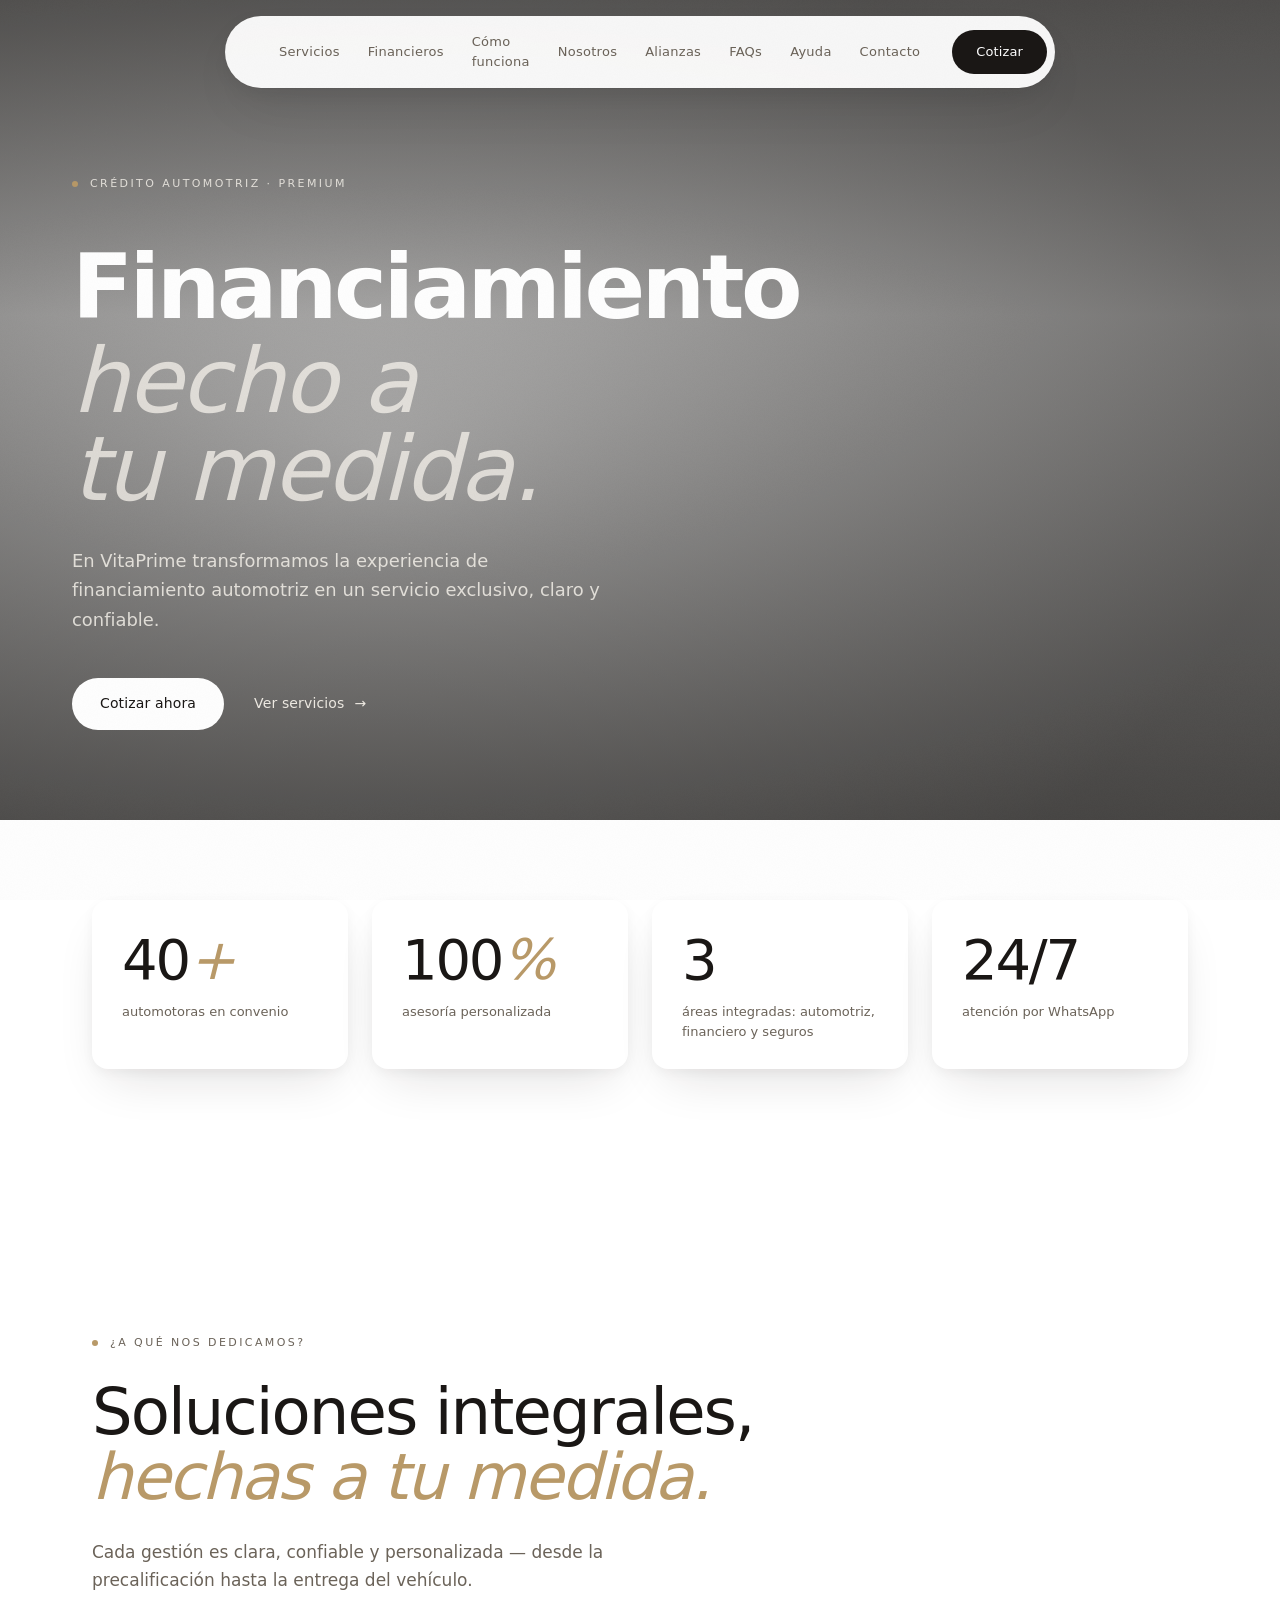
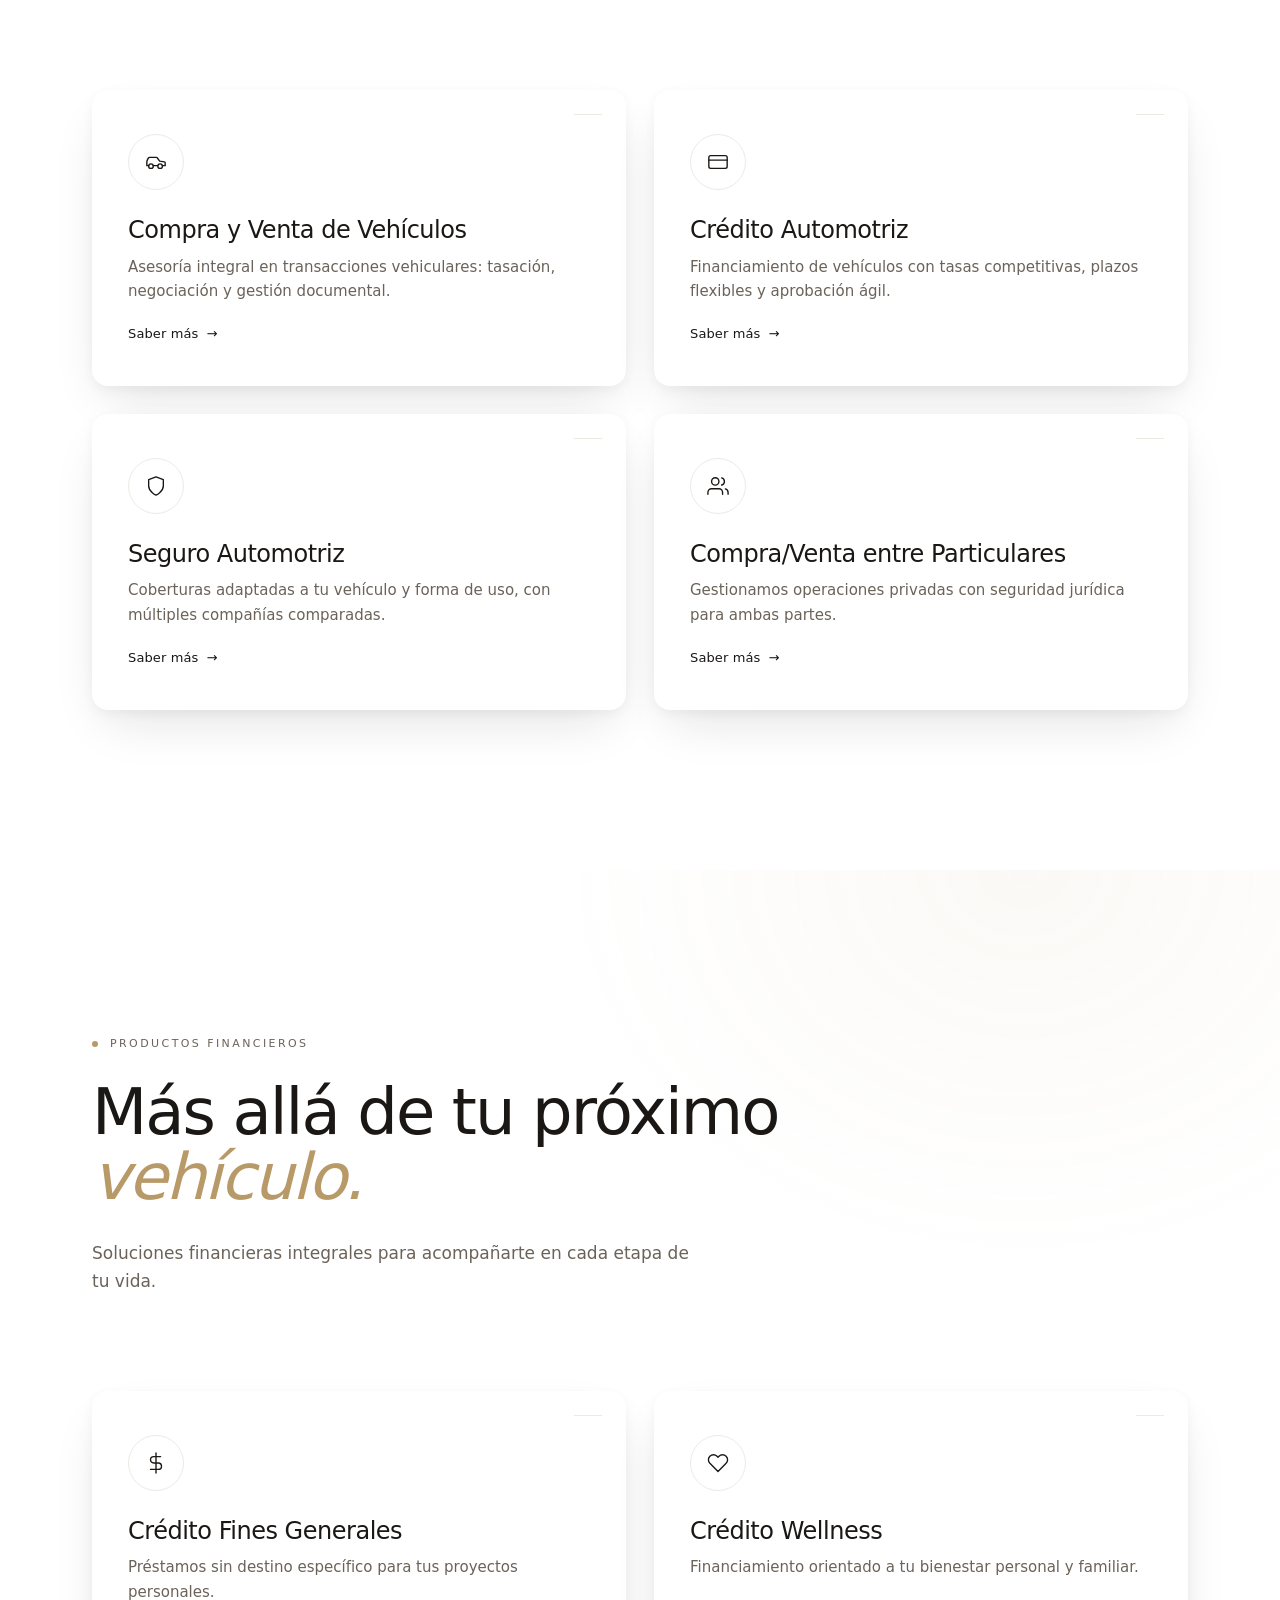
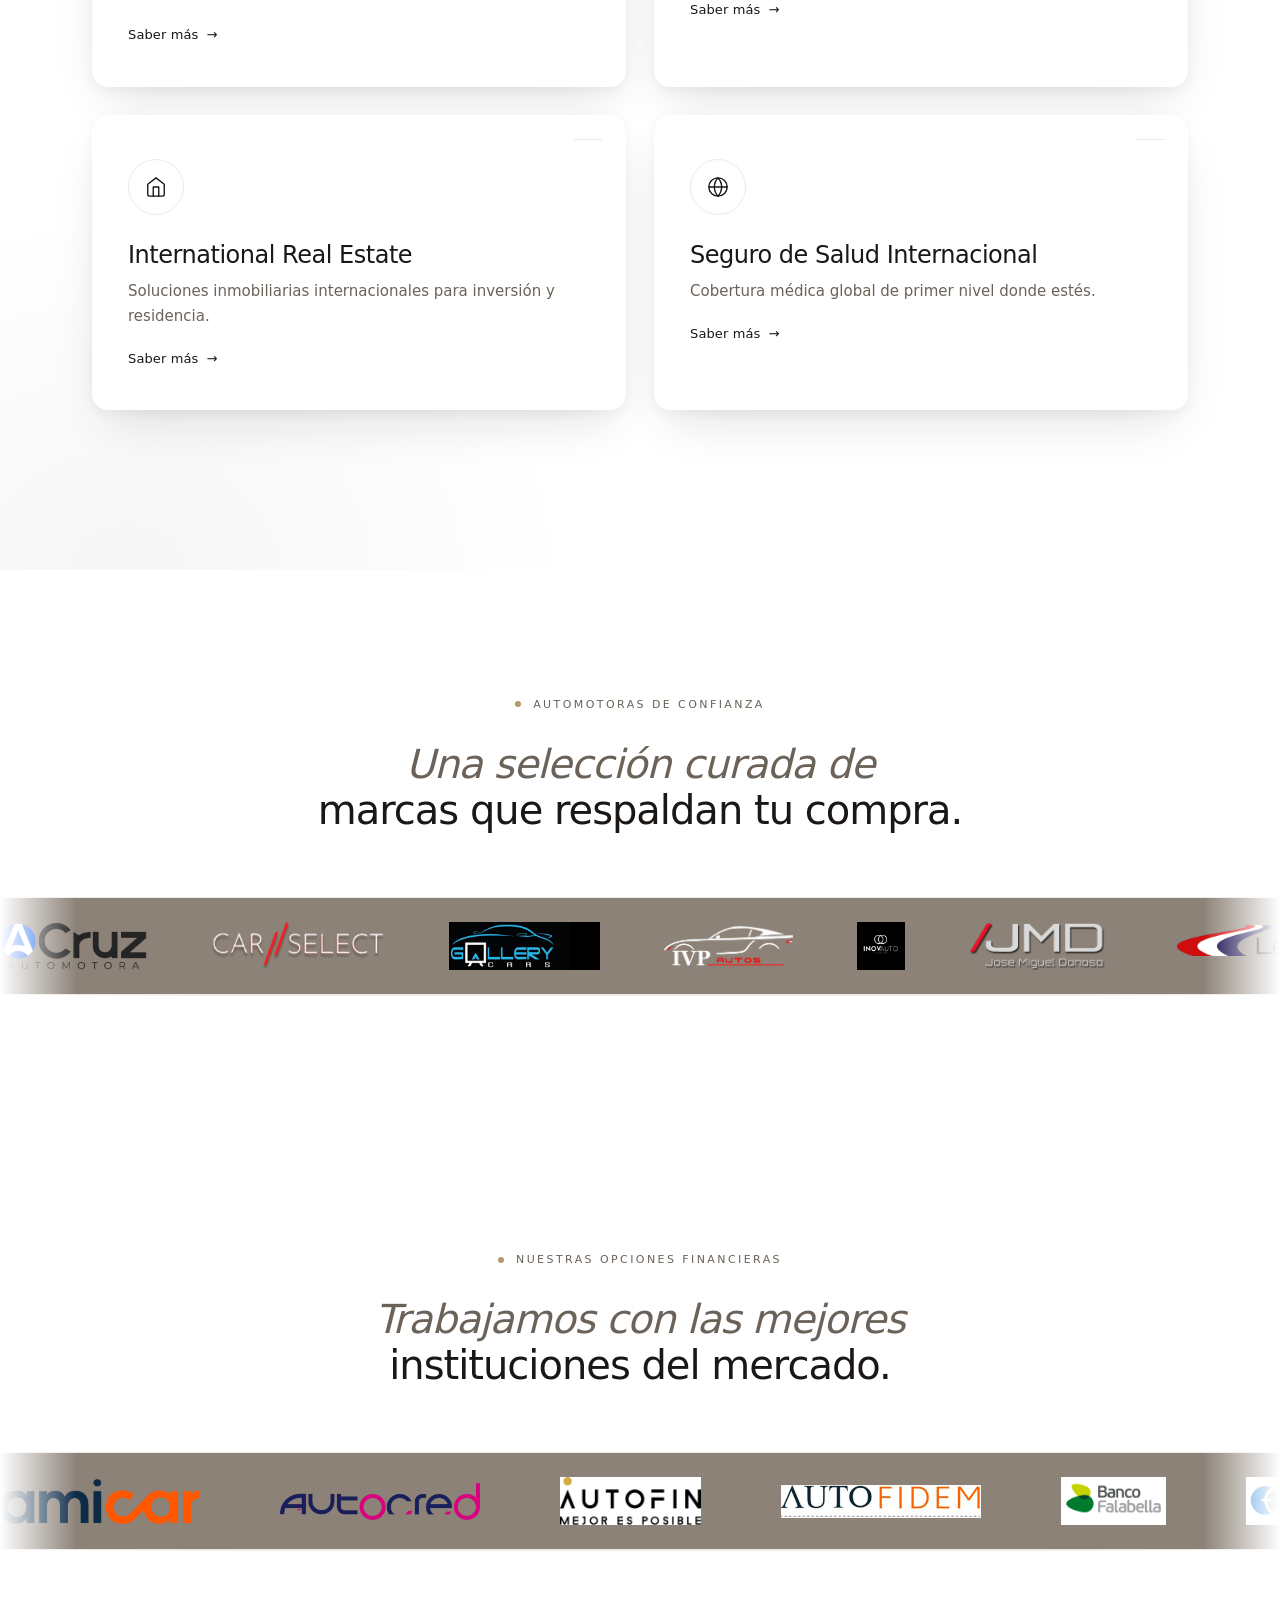
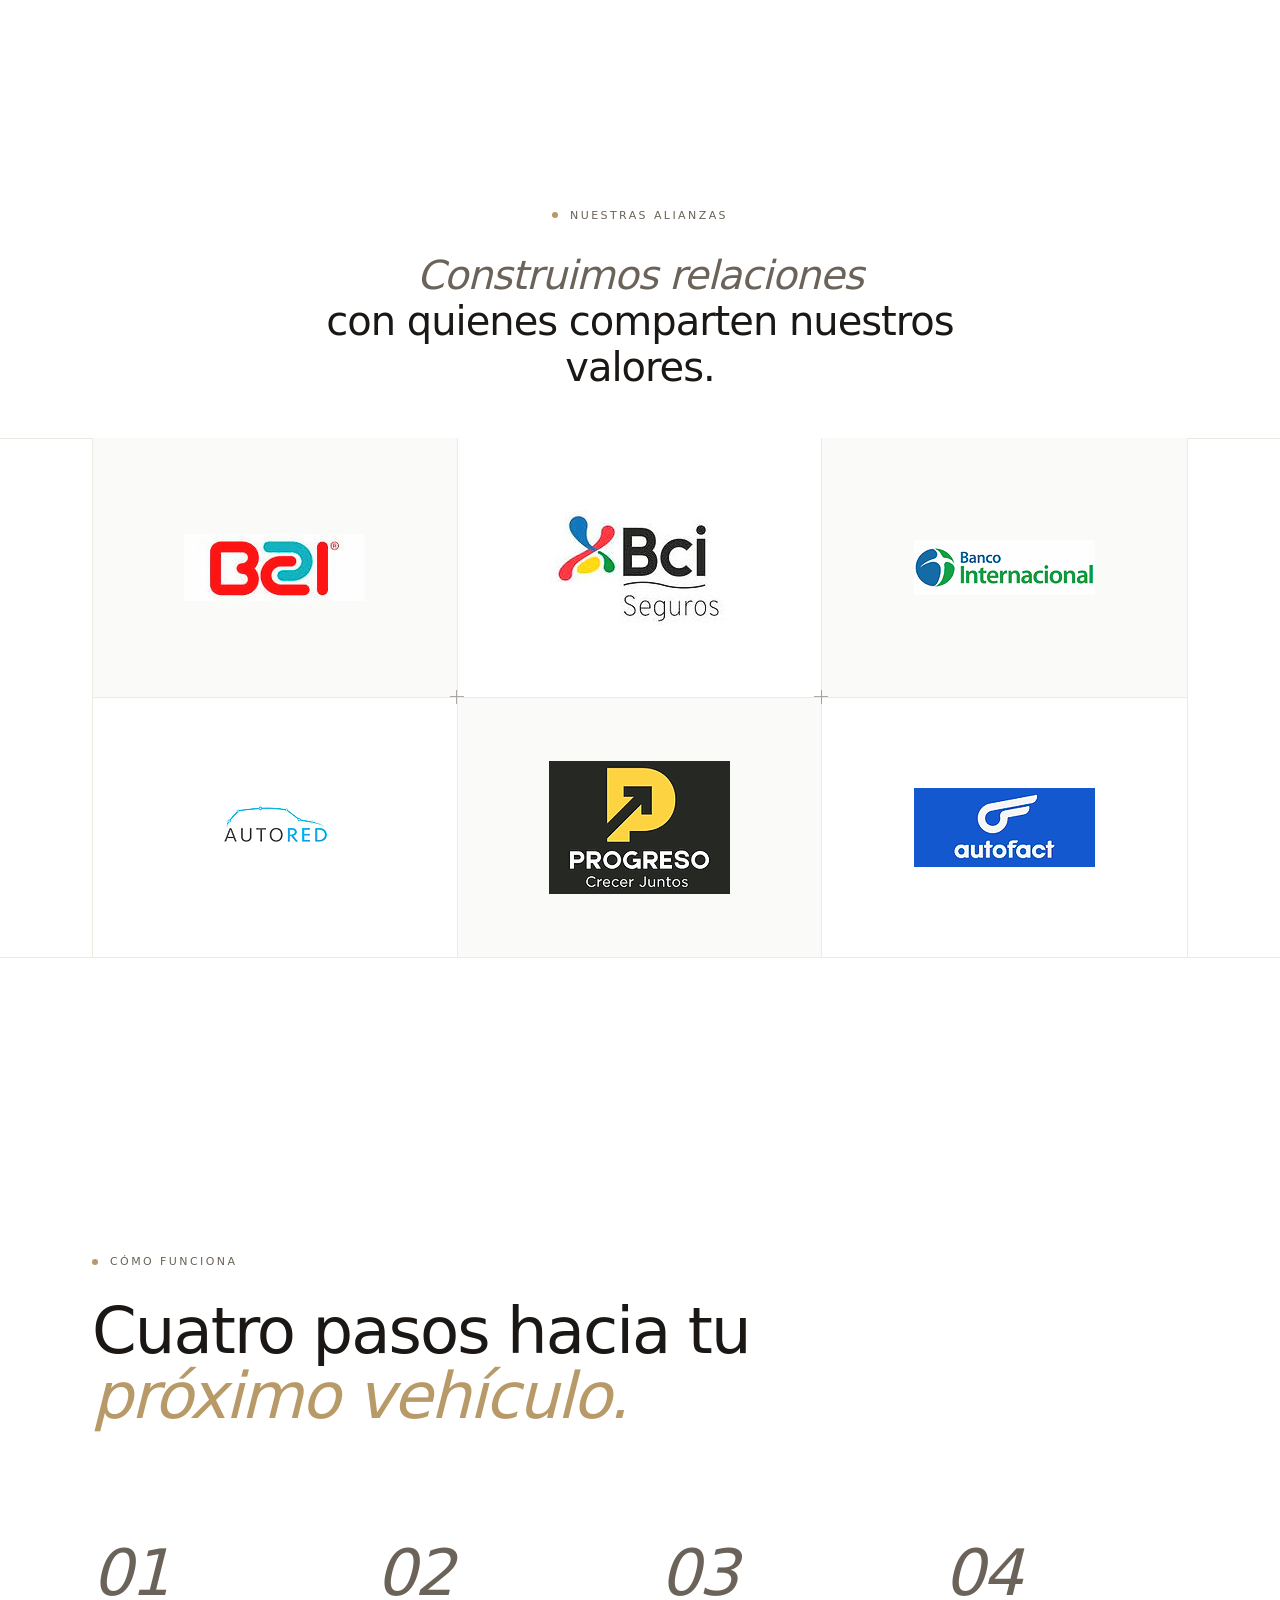
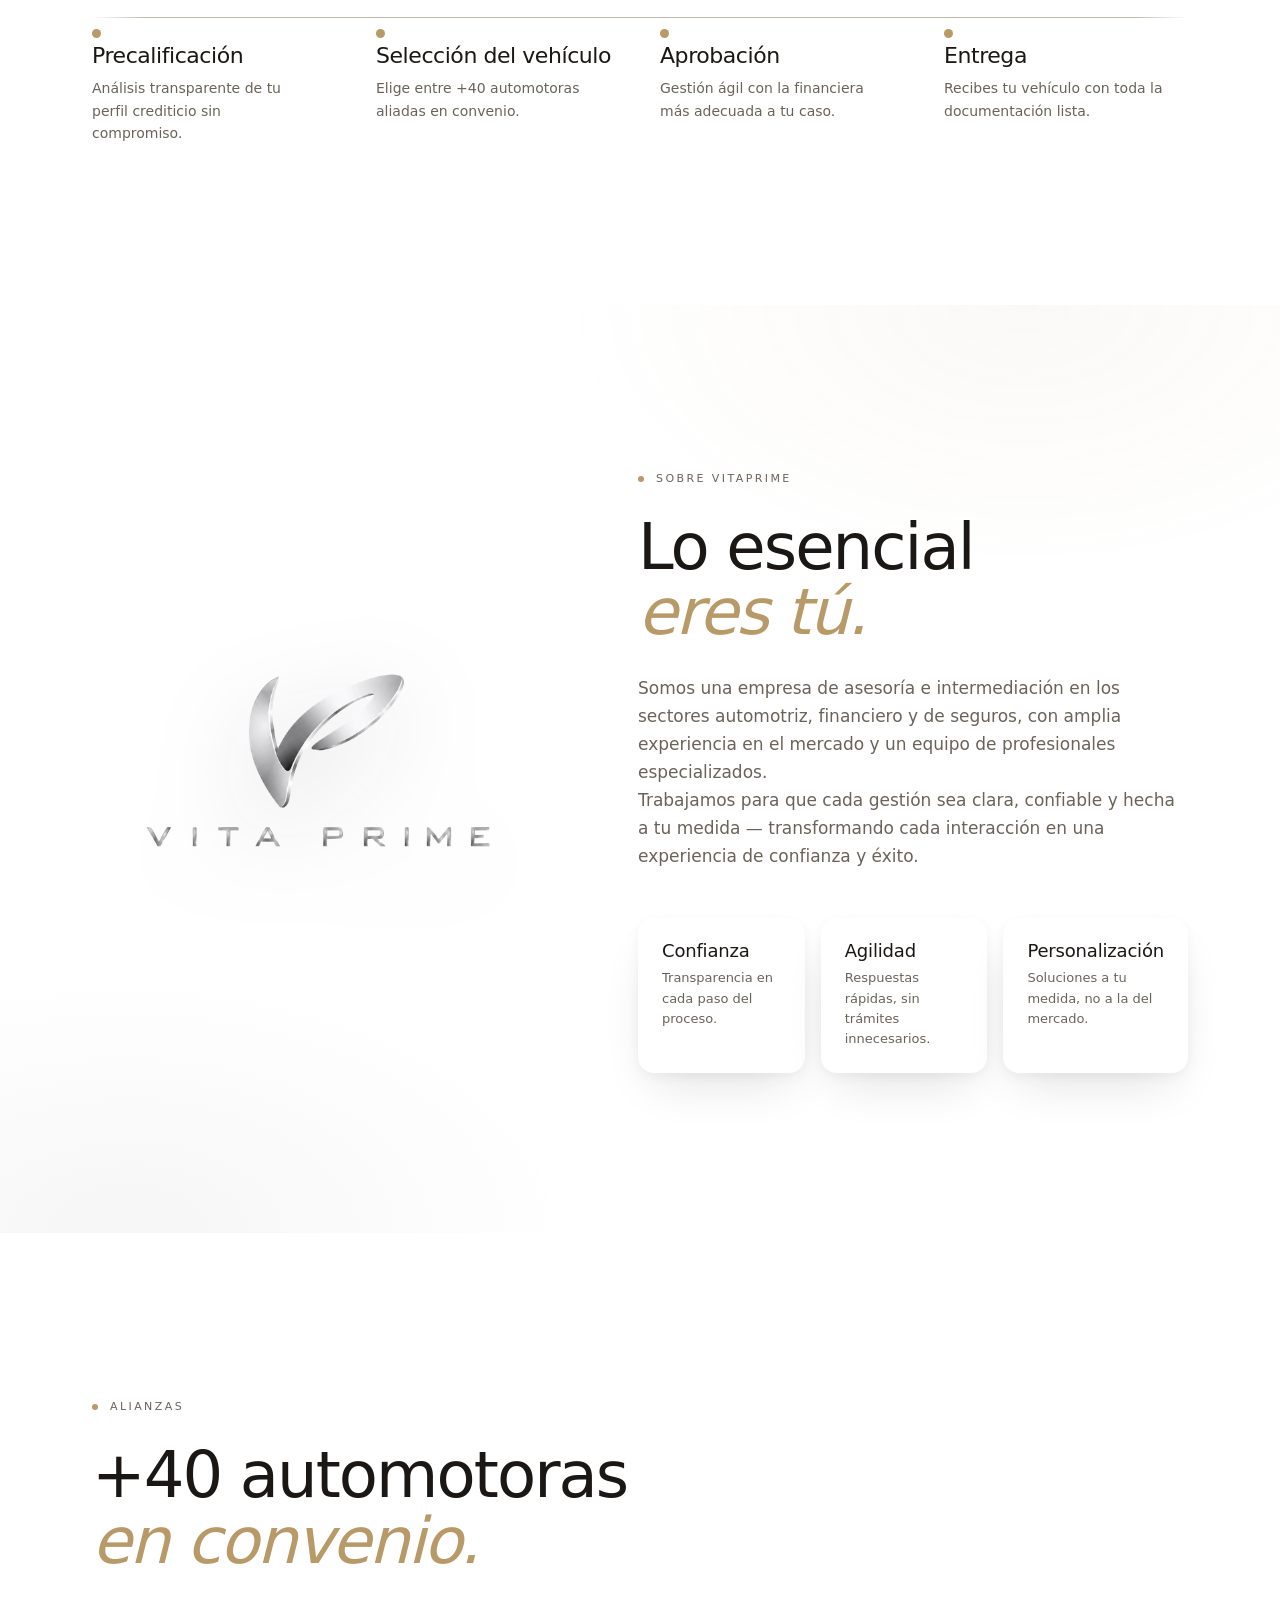
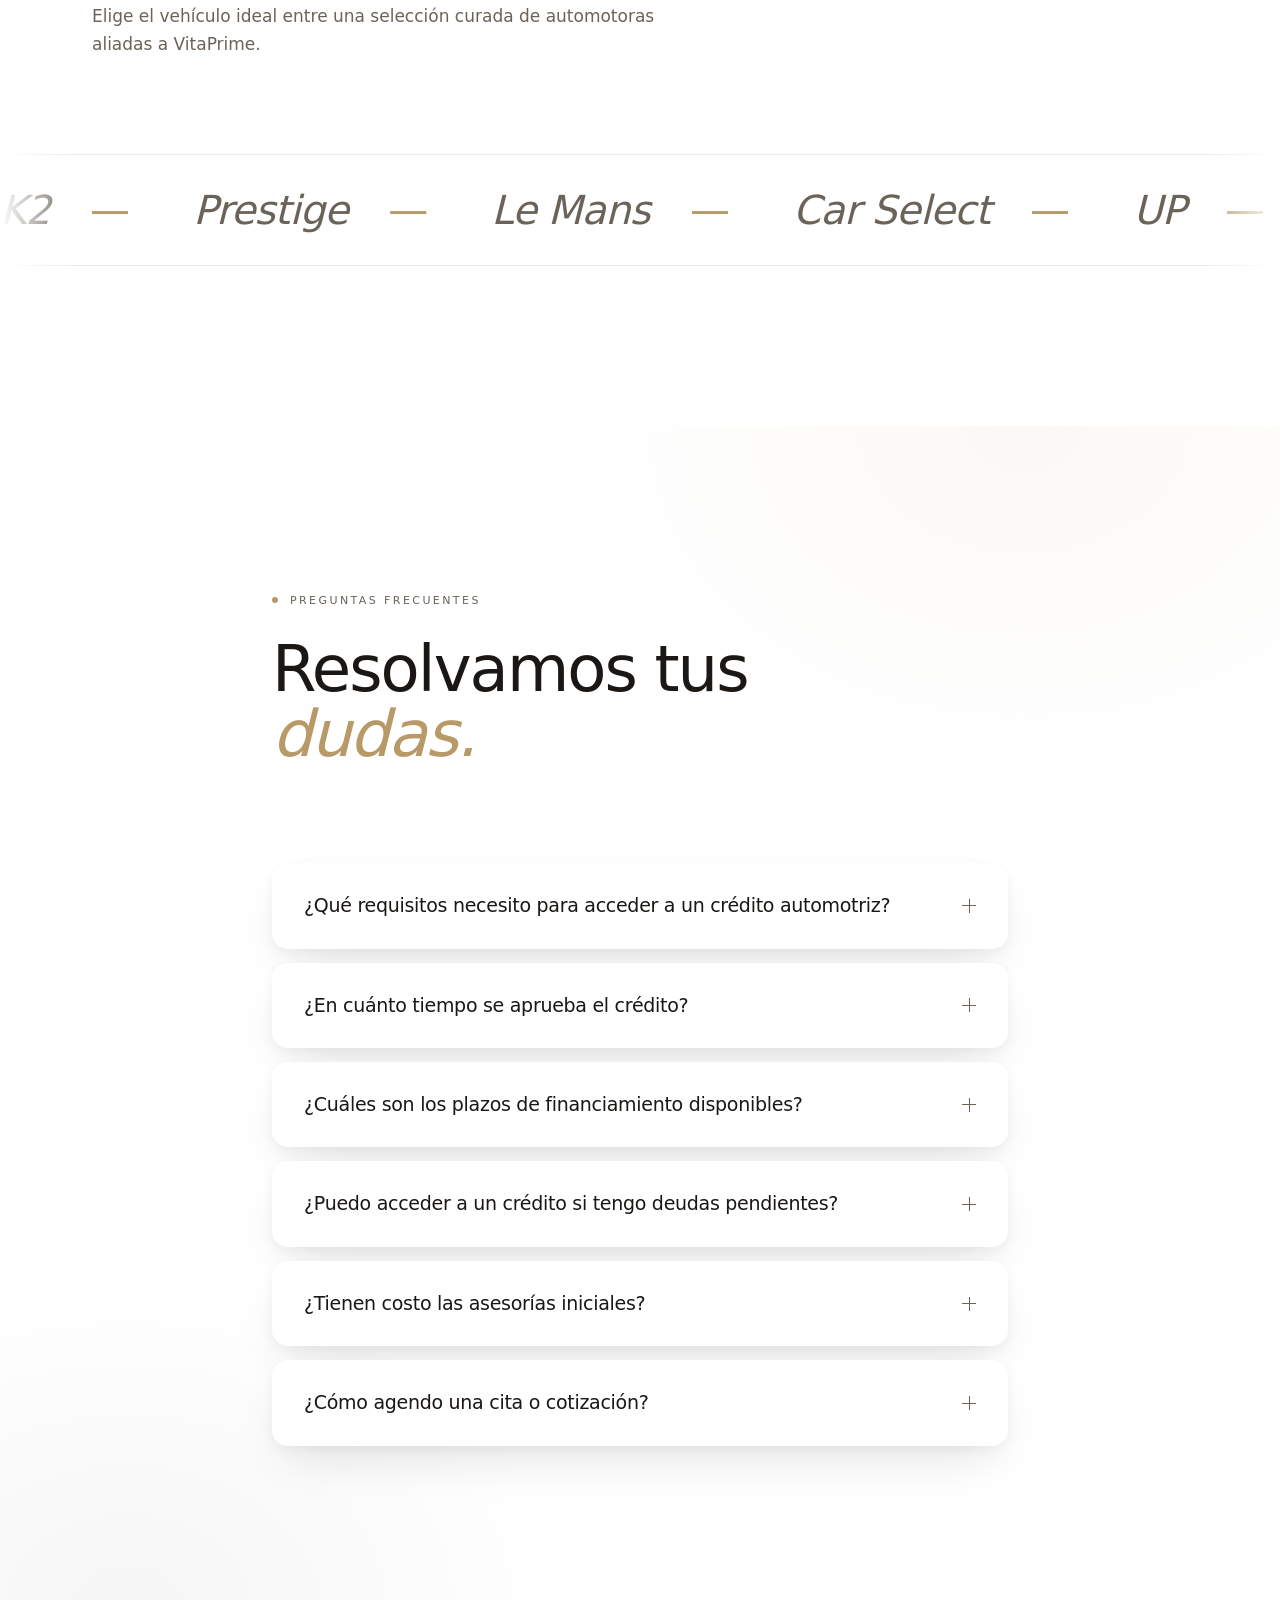
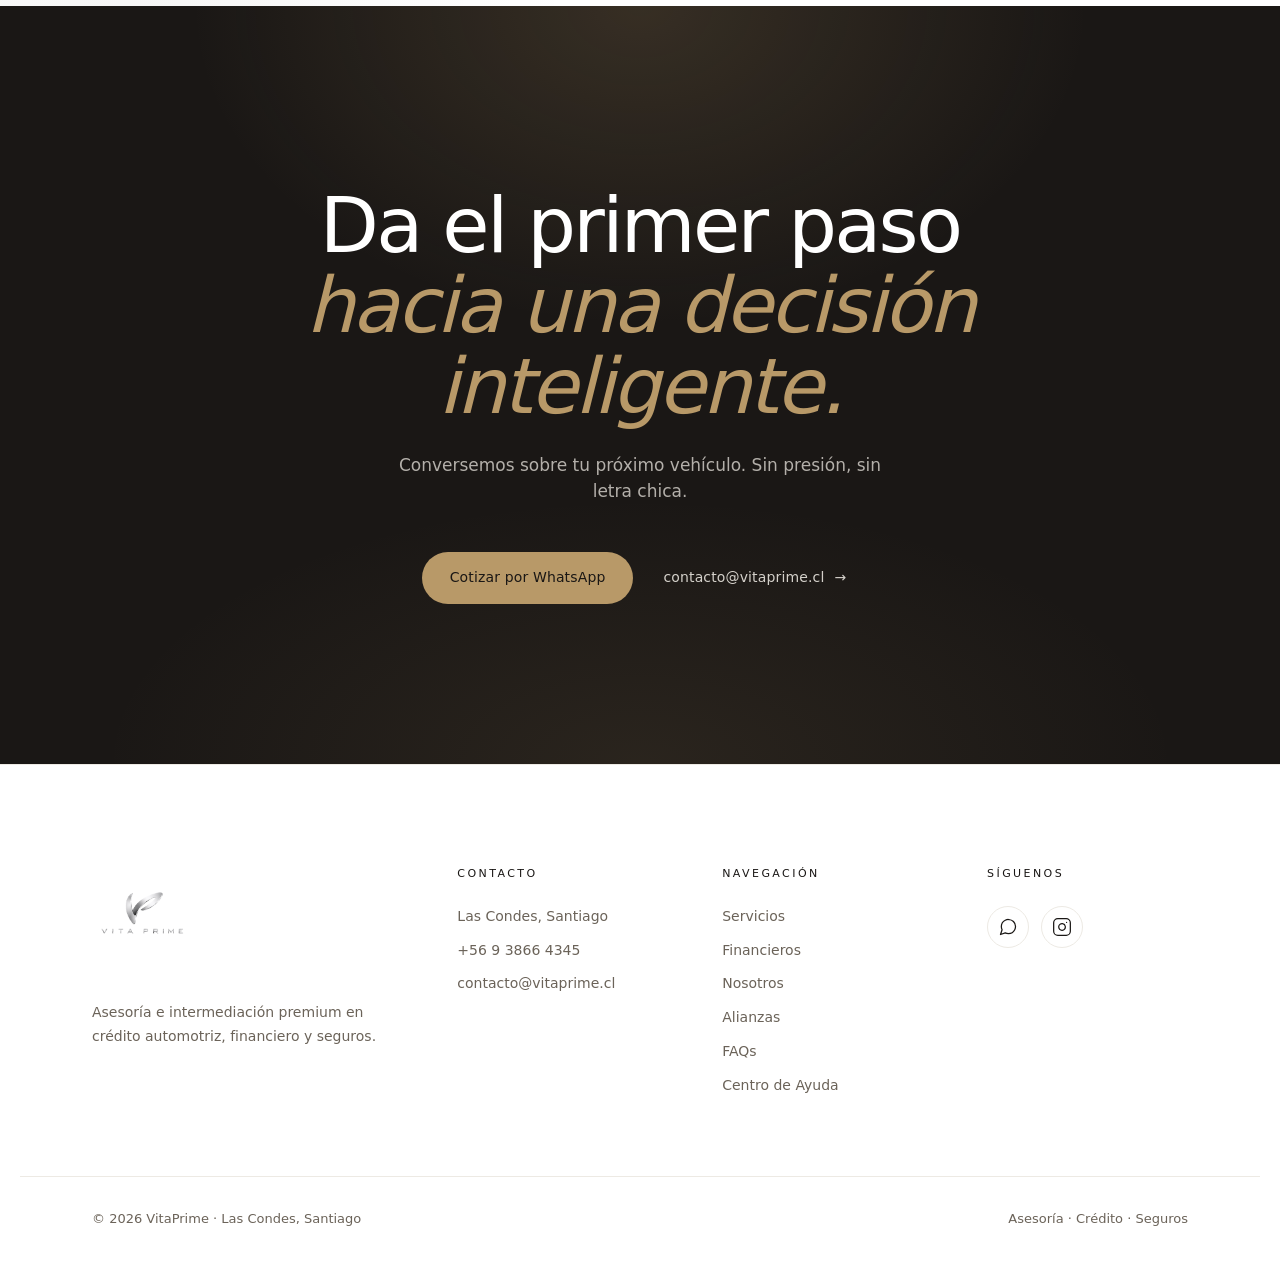
==== index.html @ 62184d4e "Initial commit: VitaPrime website with editorial premium design - Home page with floating pill navba" ====
<!DOCTYPE html>
<html lang="es">
<head>
  <meta charset="UTF-8">
  <meta name="viewport" content="width=device-width, initial-scale=1.0">
  <title>VitaPrime — Crédito Automotriz Premium</title>
  <meta name="description" content="VitaPrime: asesoría e intermediación premium en crédito automotriz, financiero y seguros. +40 automotoras aliadas en Las Condes, Santiago.">

  <!-- Century Gothic: tipografía del sistema; sin import externo -->


  <link rel="stylesheet" href="styles/reset.css">
  <link rel="stylesheet" href="styles/main.css">
</head>
<body>

  <!-- ============= NAV ============= -->
  <header class="nav" id="nav">
    <div class="nav__inner container">
      <a href="#" class="nav__logo nav__logo--img" aria-label="VitaPrime inicio">
        <img src="assets/logos/Logo%20VitaPrime.png" alt="VitaPrime">
      </a>

      <nav class="nav__links" id="navLinks">
        <a href="#servicios">Servicios</a>
        <a href="#financieros">Financieros</a>
        <a href="#proceso">Cómo funciona</a>
        <a href="#nosotros">Nosotros</a>
        <a href="#alianzas">Alianzas</a>
        <a href="#faqs">FAQs</a>
        <a href="recursos/centro-de-ayuda.html">Ayuda</a>
        <a href="#contacto">Contacto</a>
      </nav>

      <a href="https://wa.me/56938664345" target="_blank" rel="noopener" class="btn btn--primary nav__cta">Cotizar</a>

      <button class="nav__burger" id="navBurger" aria-label="Abrir menú" aria-expanded="false">
        <span></span><span></span><span></span>
      </button>
    </div>
  </header>

  <!-- ============= HERO (video de fondo) ============= -->
  <section class="hero">
    <video class="hero__video" autoplay muted loop playsinline preload="metadata" poster="">
      <source src="assets/video/Video%20Inicio.mp4" type="video/mp4">
    </video>
    <div class="hero__overlay"></div>

    <div class="hero__content">
      <span class="eyebrow eyebrow--light">Crédito Automotriz · Premium</span>
      <h1 class="hero__title">
        <span class="heavy">
          <span class="reveal-word" style="--i:0">Financiamiento</span>
        </span>
        <span class="light">
          <span class="reveal-word" style="--i:0">hecho</span>
          <span class="reveal-word" style="--i:1">a</span>
          <span class="reveal-word" style="--i:2">tu</span>
          <span class="reveal-word" style="--i:3">medida.</span>
        </span>
      </h1>
      <p class="hero__lead">
        En VitaPrime transformamos la experiencia de financiamiento automotriz
        en un servicio exclusivo, claro y confiable.
      </p>
      <div class="hero__ctas">
        <a href="https://wa.me/56938664345" target="_blank" rel="noopener" class="btn btn--light">Cotizar ahora</a>
        <a href="#servicios" class="btn btn--ghost btn--ghost-light">Ver servicios <span class="arrow" aria-hidden="true">→</span></a>
      </div>
    </div>

    <a href="#trust" class="hero__scroll" aria-label="Continuar">
      <span class="hero__scroll-line"></span>
      <span>Scroll</span>
    </a>
  </section>

  <!-- ============= TRUST BAND (specs flotantes) ============= -->
  <section class="trust" id="trust">
    <div class="container trust__inner">
      <article class="card-float trust__card" style="--rot: -2deg">
        <div class="trust__value">40<span>+</span></div>
        <div class="trust__label">automotoras en convenio</div>
      </article>
      <article class="card-float trust__card" style="--rot: 1deg">
        <div class="trust__value">100<span>%</span></div>
        <div class="trust__label">asesoría personalizada</div>
      </article>
      <article class="card-float trust__card" style="--rot: -1deg">
        <div class="trust__value">3</div>
        <div class="trust__label">áreas integradas: automotriz, financiero y seguros</div>
      </article>
      <article class="card-float trust__card" style="--rot: 2deg">
        <div class="trust__value">24/7</div>
        <div class="trust__label">atención por WhatsApp</div>
      </article>
    </div>
  </section>

  <!-- ============= SERVICIOS AUTOMOTRICES ============= -->
  <section class="section" id="servicios">
    <div class="container">
      <header class="section__head">
        <span class="eyebrow">¿A qué nos dedicamos?</span>
        <h2 class="section__title">Soluciones integrales,<br><span class="muted">hechas a tu medida.</span></h2>
        <p class="section__lead">
          Cada gestión es clara, confiable y personalizada — desde la precalificación
          hasta la entrega del vehículo.
        </p>
      </header>

      <div class="grid grid--2x2">
        <article class="card-float service">
          <div class="service__icon" aria-hidden="true">
            <svg viewBox="0 0 24 24" fill="none" stroke="currentColor" stroke-width="1.5" stroke-linecap="round" stroke-linejoin="round"><path d="M14 16H9m10 0h3v-3.15a1 1 0 0 0-.84-.99L16 11l-2.7-3.6a1 1 0 0 0-.8-.4H5.24a2 2 0 0 0-1.8 1.1l-.8 1.63A6 6 0 0 0 2 12.42V16h2"/><circle cx="6.5" cy="16.5" r="2.5"/><circle cx="16.5" cy="16.5" r="2.5"/></svg>
          </div>
          <h3 class="service__title">Compra y Venta de Vehículos</h3>
          <p class="service__desc">Asesoría integral en transacciones vehiculares: tasación, negociación y gestión documental.</p>
          <a href="productos/compra-venta-vehiculos.html" class="service__more">Saber más <span class="arrow" aria-hidden="true">→</span></a>
        </article>

        <article class="card-float service">
          <div class="service__icon" aria-hidden="true">
            <svg viewBox="0 0 24 24" fill="none" stroke="currentColor" stroke-width="1.5" stroke-linecap="round" stroke-linejoin="round"><rect x="2" y="5" width="20" height="14" rx="2"/><line x1="2" y1="10" x2="22" y2="10"/></svg>
          </div>
          <h3 class="service__title">Crédito Automotriz</h3>
          <p class="service__desc">Financiamiento de vehículos con tasas competitivas, plazos flexibles y aprobación ágil.</p>
          <a href="productos/credito-automotriz.html" class="service__more">Saber más <span class="arrow" aria-hidden="true">→</span></a>
        </article>

        <article class="card-float service">
          <div class="service__icon" aria-hidden="true">
            <svg viewBox="0 0 24 24" fill="none" stroke="currentColor" stroke-width="1.5" stroke-linecap="round" stroke-linejoin="round"><path d="M12 22s8-4 8-10V5l-8-3-8 3v7c0 6 8 10 8 10z"/></svg>
          </div>
          <h3 class="service__title">Seguro Automotriz</h3>
          <p class="service__desc">Coberturas adaptadas a tu vehículo y forma de uso, con múltiples compañías comparadas.</p>
          <a href="productos/seguro-automotriz.html" class="service__more">Saber más <span class="arrow" aria-hidden="true">→</span></a>
        </article>

        <article class="card-float service">
          <div class="service__icon" aria-hidden="true">
            <svg viewBox="0 0 24 24" fill="none" stroke="currentColor" stroke-width="1.5" stroke-linecap="round" stroke-linejoin="round"><path d="M17 21v-2a4 4 0 0 0-4-4H5a4 4 0 0 0-4 4v2"/><circle cx="9" cy="7" r="4"/><path d="M23 21v-2a4 4 0 0 0-3-3.87"/><path d="M16 3.13a4 4 0 0 1 0 7.75"/></svg>
          </div>
          <h3 class="service__title">Compra/Venta entre Particulares</h3>
          <p class="service__desc">Gestionamos operaciones privadas con seguridad jurídica para ambas partes.</p>
          <a href="productos/compra-venta-particulares.html" class="service__more">Saber más <span class="arrow" aria-hidden="true">→</span></a>
        </article>
      </div>
    </div>
  </section>

  <!-- ============= PRODUCTOS FINANCIEROS ============= -->
  <section class="section section--alt" id="financieros">
    <div class="container">
      <header class="section__head">
        <span class="eyebrow">Productos financieros</span>
        <h2 class="section__title">Más allá de tu próximo<br><span class="muted">vehículo.</span></h2>
        <p class="section__lead">
          Soluciones financieras integrales para acompañarte en cada etapa de tu vida.
        </p>
      </header>

      <div class="grid grid--2x2">
        <article class="card-float service">
          <div class="service__icon" aria-hidden="true">
            <svg viewBox="0 0 24 24" fill="none" stroke="currentColor" stroke-width="1.5" stroke-linecap="round" stroke-linejoin="round"><line x1="12" y1="1" x2="12" y2="23"/><path d="M17 5H9.5a3.5 3.5 0 0 0 0 7h5a3.5 3.5 0 0 1 0 7H6"/></svg>
          </div>
          <h3 class="service__title">Crédito Fines Generales</h3>
          <p class="service__desc">Préstamos sin destino específico para tus proyectos personales.</p>
          <a href="productos/credito-fines-generales.html" class="service__more">Saber más <span class="arrow" aria-hidden="true">→</span></a>
        </article>

        <article class="card-float service">
          <div class="service__icon" aria-hidden="true">
            <svg viewBox="0 0 24 24" fill="none" stroke="currentColor" stroke-width="1.5" stroke-linecap="round" stroke-linejoin="round"><path d="M20.84 4.61a5.5 5.5 0 0 0-7.78 0L12 5.67l-1.06-1.06a5.5 5.5 0 0 0-7.78 7.78l1.06 1.06L12 21.23l7.78-7.78 1.06-1.06a5.5 5.5 0 0 0 0-7.78z"/></svg>
          </div>
          <h3 class="service__title">Crédito Wellness</h3>
          <p class="service__desc">Financiamiento orientado a tu bienestar personal y familiar.</p>
          <a href="productos/credito-wellness.html" class="service__more">Saber más <span class="arrow" aria-hidden="true">→</span></a>
        </article>

        <article class="card-float service">
          <div class="service__icon" aria-hidden="true">
            <svg viewBox="0 0 24 24" fill="none" stroke="currentColor" stroke-width="1.5" stroke-linecap="round" stroke-linejoin="round"><path d="M3 9l9-7 9 7v11a2 2 0 0 1-2 2H5a2 2 0 0 1-2-2z"/><polyline points="9 22 9 12 15 12 15 22"/></svg>
          </div>
          <h3 class="service__title">International Real Estate</h3>
          <p class="service__desc">Soluciones inmobiliarias internacionales para inversión y residencia.</p>
          <a href="productos/international-real-estate.html" class="service__more">Saber más <span class="arrow" aria-hidden="true">→</span></a>
        </article>

        <article class="card-float service">
          <div class="service__icon" aria-hidden="true">
            <svg viewBox="0 0 24 24" fill="none" stroke="currentColor" stroke-width="1.5" stroke-linecap="round" stroke-linejoin="round"><circle cx="12" cy="12" r="10"/><line x1="2" y1="12" x2="22" y2="12"/><path d="M12 2a15.3 15.3 0 0 1 4 10 15.3 15.3 0 0 1-4 10 15.3 15.3 0 0 1-4-10 15.3 15.3 0 0 1 4-10z"/></svg>
          </div>
          <h3 class="service__title">Seguro de Salud Internacional</h3>
          <p class="service__desc">Cobertura médica global de primer nivel donde estés.</p>
          <a href="productos/seguro-salud-internacional.html" class="service__more">Saber más <span class="arrow" aria-hidden="true">→</span></a>
        </article>
      </div>
    </div>
  </section>

  <!-- ============= AUTOMOTORAS DE CONFIANZA ============= -->
  <section class="finance" id="automotoras-confianza">
    <div class="container finance__head">
      <span class="eyebrow">Automotoras de confianza</span>
      <h2 class="finance__title">
        <span class="muted">Una selección curada de</span>
        <br>
        <span class="bold">marcas que respaldan tu compra.</span>
      </h2>
    </div>

    <div class="marquee marquee--logos" aria-label="Logos de automotoras aliadas">
      <div class="marquee__track">
        <!-- Set 1 -->
        <img src="assets/logos/automotoras/A-Cruz.png" alt="Automotora Cruz" class="logo-img">
        <img src="assets/logos/automotoras/CAR-SELECT.png" alt="Car Select" class="logo-img">
        <img src="assets/logos/automotoras/Gallery%20cars.png" alt="Gallery Cars" class="logo-img">
        <img src="assets/logos/automotoras/IVPAutos.avif" alt="IVP Autos" class="logo-img">
        <img src="assets/logos/automotoras/Inovauto.jpg" alt="Inovauto" class="logo-img">
        <img src="assets/logos/automotoras/JMD.png" alt="JMD" class="logo-img">
        <img src="assets/logos/automotoras/Le%20Mans.png" alt="Le Mans" class="logo-img">
        <img src="assets/logos/automotoras/MallorcAutos.png" alt="Mallorca Autos" class="logo-img">
        <img src="assets/logos/automotoras/Prestige.svg" alt="Prestige" class="logo-img">
        <img src="assets/logos/automotoras/UpAutos.avif" alt="Up Autos" class="logo-img">
        <img src="assets/logos/automotoras/checkeados.cl.webp" alt="Checkeados" class="logo-img">
        <img src="assets/logos/automotoras/k2.png" alt="K2" class="logo-img">
        <img src="assets/logos/automotoras/logo-berlin.png" alt="Berlín" class="logo-img">
        <img src="assets/logos/automotoras/logoLovende.webp" alt="Lovende" class="logo-img">
        <img src="assets/logos/automotoras/logo_tva.avif" alt="TVA" class="logo-img">
        <img src="assets/logos/automotoras/ncg%20autos.avif" alt="NCG Autos" class="logo-img">
        <img src="assets/logos/automotoras/sr%20cars.png" alt="SR Cars" class="logo-img">
        <img src="assets/logos/automotoras/utomaniacos.png" alt="Automaníacos" class="logo-img">
        <img src="assets/logos/automotoras/Ad.png" alt="AD Autos" class="logo-img">
        <img src="assets/logos/automotoras/219e6543-f5e6-455e-b8f5-2a299612fa76-1024x683.png" alt="Automotora aliada" class="logo-img">
        <img src="assets/logos/automotoras/355128745_1592680614560715_2921606316791947279_n.jpg" alt="Automotora aliada" class="logo-img">
        <img src="assets/logos/automotoras/447875650_394281992934376_1260777981643649837_n.jpg" alt="Automotora aliada" class="logo-img">
        <img src="assets/logos/automotoras/450903407_509497941505162_5009644849237224564_n.jpg" alt="Automotora aliada" class="logo-img">
        <img src="assets/logos/automotoras/648221141_18077498213609564_4295852167770310402_n.jpg" alt="Automotora aliada" class="logo-img">
        <img src="assets/logos/automotoras/7cf6e3_242aa2e1029b4a00b10735ab556a1eb9~mv2.avif" alt="Automotora aliada" class="logo-img">
        <img src="assets/logos/automotoras/802faa3117a56cc752dcebdf441abc0b_logo_home.png" alt="Automotora aliada" class="logo-img">
        <img src="assets/logos/automotoras/logo%20(1).png" alt="Automotora aliada" class="logo-img">
        <img src="assets/logos/automotoras/logo.png" alt="Automotora aliada" class="logo-img">
        <!-- Set 2 (loop) -->
        <img src="assets/logos/automotoras/A-Cruz.png" alt="" aria-hidden="true" class="logo-img">
        <img src="assets/logos/automotoras/CAR-SELECT.png" alt="" aria-hidden="true" class="logo-img">
        <img src="assets/logos/automotoras/Gallery%20cars.png" alt="" aria-hidden="true" class="logo-img">
        <img src="assets/logos/automotoras/IVPAutos.avif" alt="" aria-hidden="true" class="logo-img">
        <img src="assets/logos/automotoras/Inovauto.jpg" alt="" aria-hidden="true" class="logo-img">
        <img src="assets/logos/automotoras/JMD.png" alt="" aria-hidden="true" class="logo-img">
        <img src="assets/logos/automotoras/Le%20Mans.png" alt="" aria-hidden="true" class="logo-img">
        <img src="assets/logos/automotoras/MallorcAutos.png" alt="" aria-hidden="true" class="logo-img">
        <img src="assets/logos/automotoras/Prestige.svg" alt="" aria-hidden="true" class="logo-img">
        <img src="assets/logos/automotoras/UpAutos.avif" alt="" aria-hidden="true" class="logo-img">
        <img src="assets/logos/automotoras/checkeados.cl.webp" alt="" aria-hidden="true" class="logo-img">
        <img src="assets/logos/automotoras/k2.png" alt="" aria-hidden="true" class="logo-img">
        <img src="assets/logos/automotoras/logo-berlin.png" alt="" aria-hidden="true" class="logo-img">
        <img src="assets/logos/automotoras/logoLovende.webp" alt="" aria-hidden="true" class="logo-img">
        <img src="assets/logos/automotoras/logo_tva.avif" alt="" aria-hidden="true" class="logo-img">
        <img src="assets/logos/automotoras/ncg%20autos.avif" alt="" aria-hidden="true" class="logo-img">
        <img src="assets/logos/automotoras/sr%20cars.png" alt="" aria-hidden="true" class="logo-img">
        <img src="assets/logos/automotoras/utomaniacos.png" alt="" aria-hidden="true" class="logo-img">
        <img src="assets/logos/automotoras/Ad.png" alt="" aria-hidden="true" class="logo-img">
        <img src="assets/logos/automotoras/219e6543-f5e6-455e-b8f5-2a299612fa76-1024x683.png" alt="" aria-hidden="true" class="logo-img">
        <img src="assets/logos/automotoras/355128745_1592680614560715_2921606316791947279_n.jpg" alt="" aria-hidden="true" class="logo-img">
        <img src="assets/logos/automotoras/447875650_394281992934376_1260777981643649837_n.jpg" alt="" aria-hidden="true" class="logo-img">
        <img src="assets/logos/automotoras/450903407_509497941505162_5009644849237224564_n.jpg" alt="" aria-hidden="true" class="logo-img">
        <img src="assets/logos/automotoras/648221141_18077498213609564_4295852167770310402_n.jpg" alt="" aria-hidden="true" class="logo-img">
        <img src="assets/logos/automotoras/7cf6e3_242aa2e1029b4a00b10735ab556a1eb9~mv2.avif" alt="" aria-hidden="true" class="logo-img">
        <img src="assets/logos/automotoras/802faa3117a56cc752dcebdf441abc0b_logo_home.png" alt="" aria-hidden="true" class="logo-img">
        <img src="assets/logos/automotoras/logo%20(1).png" alt="" aria-hidden="true" class="logo-img">
        <img src="assets/logos/automotoras/logo.png" alt="" aria-hidden="true" class="logo-img">
      </div>
    </div>

    <div class="finance__divider" aria-hidden="true"></div>
  </section>

  <!-- ============= NUESTRAS OPCIONES FINANCIERAS ============= -->
  <section class="finance" id="opciones-financieras">
    <div class="container finance__head">
      <span class="eyebrow">Nuestras opciones financieras</span>
      <h2 class="finance__title">
        <span class="muted">Trabajamos con las mejores</span>
        <br>
        <span class="bold">instituciones del mercado.</span>
      </h2>
    </div>

    <div class="marquee marquee--logos" aria-label="Logos de instituciones financieras aliadas">
      <div class="marquee__track marquee__track--reverse">
        <!-- Set 1 -->
        <img src="assets/logos/financieras/amicar.png" alt="Amicar" class="logo-img">
        <img src="assets/logos/financieras/autocred.png" alt="Autocred" class="logo-img">
        <img src="assets/logos/financieras/autofin.png" alt="Autofin" class="logo-img">
        <img src="assets/logos/financieras/AutoFidem.png" alt="AutoFidem" class="logo-img">
        <img src="assets/logos/financieras/banco%20falabella.png" alt="Banco Falabella" class="logo-img">
        <img src="assets/logos/financieras/euro%20capital.png" alt="Euro Capital" class="logo-img">
        <img src="assets/logos/financieras/forum.png" alt="Forum" class="logo-img">
        <img src="assets/logos/financieras/tanner.png" alt="Tanner" class="logo-img">
        <img src="assets/logos/financieras/Unidad%20Credito%20Automotriz.png" alt="Unidad Crédito Automotriz" class="logo-img">
        <!-- Set 2 (loop) -->
        <img src="assets/logos/financieras/amicar.png" alt="" aria-hidden="true" class="logo-img">
        <img src="assets/logos/financieras/autocred.png" alt="" aria-hidden="true" class="logo-img">
        <img src="assets/logos/financieras/autofin.png" alt="" aria-hidden="true" class="logo-img">
        <img src="assets/logos/financieras/AutoFidem.png" alt="" aria-hidden="true" class="logo-img">
        <img src="assets/logos/financieras/banco%20falabella.png" alt="" aria-hidden="true" class="logo-img">
        <img src="assets/logos/financieras/euro%20capital.png" alt="" aria-hidden="true" class="logo-img">
        <img src="assets/logos/financieras/forum.png" alt="" aria-hidden="true" class="logo-img">
        <img src="assets/logos/financieras/tanner.png" alt="" aria-hidden="true" class="logo-img">
        <img src="assets/logos/financieras/Unidad%20Credito%20Automotriz.png" alt="" aria-hidden="true" class="logo-img">
      </div>
    </div>

    <div class="finance__divider" aria-hidden="true"></div>
  </section>

  <!-- ============= NUESTRAS ALIANZAS ============= -->
  <section class="finance finance--grid" id="nuestras-alianzas">
    <div class="container finance__head">
      <span class="eyebrow">Nuestras alianzas</span>
      <h2 class="finance__title">
        <span class="muted">Construimos relaciones</span>
        <br>
        <span class="bold">con quienes comparten nuestros valores.</span>
      </h2>
    </div>

    <div class="container logo-grid-wrap">
      <div class="logo-grid" aria-label="Logos de aliados estratégicos">
        <div class="logo-grid__cell logo-grid__cell--alt logo-grid__cell--plus-br">
          <img src="assets/logos/alianzas/b21.png" alt="B21" class="logo-grid__img">
        </div>
        <div class="logo-grid__cell logo-grid__cell--plus-br">
          <img src="assets/logos/alianzas/bci.png" alt="BCI" class="logo-grid__img">
        </div>
        <div class="logo-grid__cell logo-grid__cell--alt">
          <img src="assets/logos/alianzas/7cf6e3_900d9ac0240d4e9885f09f4d5780ab70~mv2.png" alt="Aliado" class="logo-grid__img">
        </div>
        <div class="logo-grid__cell">
          <img src="assets/logos/alianzas/7cf6e3_988a0b5fc39b4aa9b2fe3e7bd6a81a15~mv2.png" alt="Aliado" class="logo-grid__img">
        </div>
        <div class="logo-grid__cell logo-grid__cell--alt">
          <img src="assets/logos/alianzas/7cf6e3_ce0b4dd2938249d694bbc5f9bebff4e7~mv2.png" alt="Aliado" class="logo-grid__img">
        </div>
        <div class="logo-grid__cell">
          <img src="assets/logos/alianzas/7cf6e3_eef2ff45a0e9472684d8ef1ef59f48eb~mv2.png" alt="Aliado" class="logo-grid__img">
        </div>
      </div>
    </div>
  </section>

  <!-- ============= CÓMO FUNCIONA ============= -->
  <section class="section" id="proceso">
    <div class="container">
      <header class="section__head">
        <span class="eyebrow">Cómo funciona</span>
        <h2 class="section__title">Cuatro pasos hacia tu<br><span class="muted">próximo vehículo.</span></h2>
      </header>

      <ol class="process">
        <li class="process__step">
          <span class="process__num">01</span>
          <h3 class="process__title">Precalificación</h3>
          <p class="process__desc">Análisis transparente de tu perfil crediticio sin compromiso.</p>
        </li>
        <li class="process__step">
          <span class="process__num">02</span>
          <h3 class="process__title">Selección del vehículo</h3>
          <p class="process__desc">Elige entre +40 automotoras aliadas en convenio.</p>
        </li>
        <li class="process__step">
          <span class="process__num">03</span>
          <h3 class="process__title">Aprobación</h3>
          <p class="process__desc">Gestión ágil con la financiera más adecuada a tu caso.</p>
        </li>
        <li class="process__step">
          <span class="process__num">04</span>
          <h3 class="process__title">Entrega</h3>
          <p class="process__desc">Recibes tu vehículo con toda la documentación lista.</p>
        </li>
        <span class="process__line" aria-hidden="true"></span>
      </ol>
    </div>
  </section>

  <!-- ============= SOBRE NOSOTROS ============= -->
  <section class="section section--alt" id="nosotros">
    <div class="container about">
      <div class="about__media">
        <img src="assets/logos/Logo%20VitaPrime.png" alt="VitaPrime" class="about__logo">
      </div>
      <div class="about__text">
        <span class="eyebrow">Sobre VitaPrime</span>
        <h2 class="section__title">Lo esencial<br><span class="muted">eres tú.</span></h2>
        <p class="section__lead">
          Somos una empresa de asesoría e intermediación en los sectores automotriz,
          financiero y de seguros, con amplia experiencia en el mercado y un equipo
          de profesionales especializados.
        </p>
        <p class="section__lead">
          Trabajamos para que cada gestión sea clara, confiable y hecha a tu medida —
          transformando cada interacción en una experiencia de confianza y éxito.
        </p>

        <div class="about__values">
          <div class="card-float about__value">
            <h4>Confianza</h4>
            <p>Transparencia en cada paso del proceso.</p>
          </div>
          <div class="card-float about__value">
            <h4>Agilidad</h4>
            <p>Respuestas rápidas, sin trámites innecesarios.</p>
          </div>
          <div class="card-float about__value">
            <h4>Personalización</h4>
            <p>Soluciones a tu medida, no a la del mercado.</p>
          </div>
        </div>
      </div>
    </div>
  </section>

  <!-- ============= ALIANZAS ============= -->
  <section class="section" id="alianzas">
    <div class="container">
      <header class="section__head">
        <span class="eyebrow">Alianzas</span>
        <h2 class="section__title">+40 automotoras<br><span class="muted">en convenio.</span></h2>
        <p class="section__lead">
          Elige el vehículo ideal entre una selección curada de automotoras aliadas a VitaPrime.
        </p>
      </header>
    </div>

    <div class="marquee" aria-label="Logos de automotoras aliadas">
      <div class="marquee__track">
        <!-- Set 1 -->
        <div class="marquee__logo">K2</div>
        <div class="marquee__logo">Prestige</div>
        <div class="marquee__logo">Le Mans</div>
        <div class="marquee__logo">Car Select</div>
        <div class="marquee__logo">UP</div>
        <div class="marquee__logo">IVP</div>
        <div class="marquee__logo">ALD</div>
        <div class="marquee__logo">Gallery Cars</div>
        <div class="marquee__logo">RS Motors</div>
        <div class="marquee__logo">Simplificar</div>
        <div class="marquee__logo">Berlín</div>
        <div class="marquee__logo">AutoGraz</div>
        <div class="marquee__logo">Mangusta</div>
        <div class="marquee__logo">Sold Autos</div>
        <div class="marquee__logo">VP Motors</div>
        <div class="marquee__logo">Club Motores</div>
        <div class="marquee__logo">Mallorca</div>
        <div class="marquee__logo">TYG</div>
        <div class="marquee__logo">Luxcar</div>
        <div class="marquee__logo">Automotora Cruz</div>
        <div class="marquee__logo">Vitacura Cars</div>
        <div class="marquee__logo">JMD</div>
        <!-- Set 2 (duplicado para loop infinito) -->
        <div class="marquee__logo" aria-hidden="true">K2</div>
        <div class="marquee__logo" aria-hidden="true">Prestige</div>
        <div class="marquee__logo" aria-hidden="true">Le Mans</div>
        <div class="marquee__logo" aria-hidden="true">Car Select</div>
        <div class="marquee__logo" aria-hidden="true">UP</div>
        <div class="marquee__logo" aria-hidden="true">IVP</div>
        <div class="marquee__logo" aria-hidden="true">ALD</div>
        <div class="marquee__logo" aria-hidden="true">Gallery Cars</div>
        <div class="marquee__logo" aria-hidden="true">RS Motors</div>
        <div class="marquee__logo" aria-hidden="true">Simplificar</div>
        <div class="marquee__logo" aria-hidden="true">Berlín</div>
        <div class="marquee__logo" aria-hidden="true">AutoGraz</div>
        <div class="marquee__logo" aria-hidden="true">Mangusta</div>
        <div class="marquee__logo" aria-hidden="true">Sold Autos</div>
        <div class="marquee__logo" aria-hidden="true">VP Motors</div>
        <div class="marquee__logo" aria-hidden="true">Club Motores</div>
        <div class="marquee__logo" aria-hidden="true">Mallorca</div>
        <div class="marquee__logo" aria-hidden="true">TYG</div>
        <div class="marquee__logo" aria-hidden="true">Luxcar</div>
        <div class="marquee__logo" aria-hidden="true">Automotora Cruz</div>
        <div class="marquee__logo" aria-hidden="true">Vitacura Cars</div>
        <div class="marquee__logo" aria-hidden="true">JMD</div>
      </div>
    </div>
  </section>

  <!-- ============= FAQS ============= -->
  <section class="section section--alt" id="faqs">
    <div class="container container--narrow">
      <header class="section__head">
        <span class="eyebrow">Preguntas frecuentes</span>
        <h2 class="section__title">Resolvamos tus<br><span class="muted">dudas.</span></h2>
      </header>

      <div class="faq">
        <details class="faq__item">
          <summary>¿Qué requisitos necesito para acceder a un crédito automotriz?</summary>
          <p>Generalmente necesitas cédula de identidad vigente, comprobantes de renta de los últimos 3 meses y antecedentes comerciales al día. Te asesoramos en la documentación específica según tu perfil.</p>
        </details>

        <details class="faq__item">
          <summary>¿En cuánto tiempo se aprueba el crédito?</summary>
          <p>La precalificación es inmediata. La aprobación formal con la financiera suele tomar entre 24 y 72 horas hábiles, dependiendo de tu perfil y la institución elegida.</p>
        </details>

        <details class="faq__item">
          <summary>¿Cuáles son los plazos de financiamiento disponibles?</summary>
          <p>Trabajamos con plazos desde 12 hasta 60 meses. La cuota mensual se ajusta a tu capacidad de pago y al monto del vehículo seleccionado.</p>
        </details>

        <details class="faq__item">
          <summary>¿Puedo acceder a un crédito si tengo deudas pendientes?</summary>
          <p>Cada caso se evalúa individualmente. Existen alternativas para distintos perfiles crediticios — agenda una asesoría gratuita y revisamos tu situación sin compromiso.</p>
        </details>

        <details class="faq__item">
          <summary>¿Tienen costo las asesorías iniciales?</summary>
          <p>No. La precalificación y la asesoría inicial son completamente gratuitas y sin compromiso de contratación.</p>
        </details>

        <details class="faq__item">
          <summary>¿Cómo agendo una cita o cotización?</summary>
          <p>Puedes escribirnos directamente por WhatsApp al +56 9 3866 4345, enviarnos un correo a contacto@vitaprime.cl, o usar el botón "Cotizar" del menú superior.</p>
        </details>
      </div>
    </div>
  </section>

  <!-- ============= CTA FINAL ============= -->
  <section class="cta-final">
    <div class="container">
      <h2 class="cta-final__title">
        <span class="heavy">Da el primer paso</span>
        <span class="light">hacia una decisión inteligente.</span>
      </h2>
      <p class="cta-final__lead">Conversemos sobre tu próximo vehículo. Sin presión, sin letra chica.</p>
      <div class="cta-final__buttons">
        <a href="https://wa.me/56938664345" target="_blank" rel="noopener" class="btn btn--bronze">Cotizar por WhatsApp</a>
        <a href="mailto:contacto@vitaprime.cl" class="btn btn--ghost">contacto@vitaprime.cl <span class="arrow" aria-hidden="true">→</span></a>
      </div>
    </div>
  </section>

  <!-- ============= FOOTER ============= -->
  <footer class="footer" id="contacto">
    <div class="container footer__inner">
      <div class="footer__col">
        <a href="#" class="footer__logo" aria-label="VitaPrime">
          <img src="assets/logos/Logo%20VitaPrime.png" alt="VitaPrime">
        </a>
        <p class="footer__about">Asesoría e intermediación premium en crédito automotriz, financiero y seguros.</p>
      </div>

      <div class="footer__col">
        <h5 class="footer__title">Contacto</h5>
        <ul class="footer__list">
          <li>Las Condes, Santiago</li>
          <li><a href="tel:+56938664345">+56 9 3866 4345</a></li>
          <li><a href="mailto:contacto@vitaprime.cl">contacto@vitaprime.cl</a></li>
        </ul>
      </div>

      <div class="footer__col">
        <h5 class="footer__title">Navegación</h5>
        <ul class="footer__list">
          <li><a href="#servicios">Servicios</a></li>
          <li><a href="#financieros">Financieros</a></li>
          <li><a href="#nosotros">Nosotros</a></li>
          <li><a href="#alianzas">Alianzas</a></li>
          <li><a href="#faqs">FAQs</a></li>
          <li><a href="recursos/centro-de-ayuda.html">Centro de Ayuda</a></li>
        </ul>
      </div>

      <div class="footer__col">
        <h5 class="footer__title">Síguenos</h5>
        <div class="footer__social">
          <a href="https://wa.me/56938664345" target="_blank" rel="noopener" aria-label="WhatsApp">
            <svg viewBox="0 0 24 24" fill="none" stroke="currentColor" stroke-width="1.5" stroke-linecap="round" stroke-linejoin="round" width="20" height="20"><path d="M21 11.5a8.38 8.38 0 0 1-.9 3.8 8.5 8.5 0 0 1-7.6 4.7 8.38 8.38 0 0 1-3.8-.9L3 21l1.9-5.7a8.38 8.38 0 0 1-.9-3.8 8.5 8.5 0 0 1 4.7-7.6 8.38 8.38 0 0 1 3.8-.9h.5a8.48 8.48 0 0 1 8 8v.5z"/></svg>
          </a>
          <a href="https://www.instagram.com/vitaprime.cl/" target="_blank" rel="noopener" aria-label="Instagram">
            <svg viewBox="0 0 24 24" fill="none" stroke="currentColor" stroke-width="1.5" stroke-linecap="round" stroke-linejoin="round" width="20" height="20"><rect x="2" y="2" width="20" height="20" rx="5" ry="5"/><path d="M16 11.37A4 4 0 1 1 12.63 8 4 4 0 0 1 16 11.37z"/><line x1="17.5" y1="6.5" x2="17.51" y2="6.5"/></svg>
          </a>
        </div>
      </div>
    </div>

    <div class="footer__bottom container">
      <span>© <span id="year"></span> VitaPrime · Las Condes, Santiago</span>
      <span class="footer__credit">Asesoría · Crédito · Seguros</span>
    </div>
  </footer>

  <script src="scripts/main.js" defer></script>
</body>
</html>
---- styles/main.css ----
/* ============================================
   VitaPrime — Estilos (Editorial Premium)
   ============================================ */

/* ---------- Layout helpers ---------- */
.container {
  width: 100%;
  max-width: var(--container);
  margin: 0 auto;
  padding: 0 var(--gutter-d);
}
.container--narrow { max-width: 880px; }

.section {
  padding: 160px 0;
  position: relative;
  background: var(--bone);
}
.section--alt {
  background: var(--ivory);
  position: relative;
}
/* Sutil radial mesh en secciones alternas — atmósfera */
.section--alt::before {
  content: "";
  position: absolute;
  inset: 0;
  pointer-events: none;
  background:
    radial-gradient(60% 50% at 80% 0%, rgba(184,153,104,0.06) 0%, transparent 60%),
    radial-gradient(50% 40% at 10% 100%, rgba(26,23,21,0.04) 0%, transparent 70%);
}
.section > .container, .section--alt > .container { position: relative; z-index: 1; }

.section__head {
  text-align: left;
  max-width: 760px;
  margin: 0 0 96px;
}
.section__head--center { text-align: center; margin: 0 auto 96px; }

/* Eyebrow editorial: Geist mayúsculas + bullet bronce */
.eyebrow {
  display: inline-flex;
  align-items: center;
  gap: 12px;
  font-family: var(--font-sans);
  font-size: 11px;
  font-weight: 500;
  letter-spacing: 0.22em;
  text-transform: uppercase;
  color: var(--ash);
  margin-bottom: 28px;
}
.eyebrow::before {
  content: "";
  width: 6px;
  height: 6px;
  background: var(--bronze);
  border-radius: 50%;
}
.eyebrow--light { color: rgba(245, 241, 234, 0.85); }

/* Section title: serif display con itálica para la palabra "muted" */
.section__title {
  font-family: var(--font-display);
  font-size: clamp(36px, 5.2vw, 64px);
  font-weight: 400;
  font-variation-settings: 'opsz' 144, 'SOFT' 50;
  line-height: 1.02;
  letter-spacing: -0.03em;
  color: var(--charcoal);
  margin-bottom: 28px;
}
.section__title .muted {
  font-style: italic;
  font-weight: 300;
  font-variation-settings: 'opsz' 144, 'SOFT' 100;
  color: var(--bronze);
  font-feature-settings: 'ss01';
}

.section__lead {
  font-family: var(--font-sans);
  font-size: 17px;
  font-weight: 400;
  line-height: 1.65;
  color: var(--ash);
  max-width: 600px;
}
.section__head--center .section__lead { margin: 0 auto; }

/* ---------- Botones ---------- */
.btn {
  display: inline-flex;
  align-items: center;
  gap: 10px;
  padding: 15px 28px;
  font-family: var(--font-sans);
  font-size: 14px;
  font-weight: 500;
  letter-spacing: 0.01em;
  border-radius: var(--radius-pill);
  transition: transform 0.4s var(--ease-out), background 0.4s var(--ease-out), color 0.4s var(--ease-out), box-shadow 0.4s var(--ease-out);
  white-space: nowrap;
}
.btn--primary {
  background: var(--charcoal);
  color: var(--bone);
}
.btn--primary:hover {
  transform: translateY(-2px);
  background: var(--ink);
  box-shadow: var(--shadow-hover);
}
.btn--light {
  background: var(--bone);
  color: var(--charcoal);
}
.btn--light:hover {
  transform: translateY(-2px);
  background: var(--paper);
  box-shadow: 0 18px 40px rgba(0,0,0,0.25);
}
.btn--bronze {
  background: var(--bronze);
  color: var(--charcoal);
}
.btn--bronze:hover {
  background: var(--bronze-deep);
  color: var(--bone);
  transform: translateY(-2px);
}
.btn--ghost {
  background: transparent;
  color: var(--charcoal);
  padding: 15px 12px;
}
.btn--ghost:hover { color: var(--bronze-deep); }
.btn--ghost-light { color: rgba(245, 241, 234, 0.95); }
.btn--ghost-light:hover { color: var(--bone); }

.btn .arrow {
  display: inline-block;
  transition: transform 0.3s var(--ease-out);
}
.btn:hover .arrow { transform: translateX(4px); }

/* ---------- Tarjetas ---------- */
.card-float {
  background: #FFFFFF;
  border-radius: var(--radius-card);
  padding: 32px;
  box-shadow: var(--shadow-card);
  border: none;
  transition: transform 0.5s var(--ease-out), box-shadow 0.5s var(--ease-out);
}
.card-float:hover {
  transform: translateY(-6px);
  box-shadow: var(--shadow-hover);
}

/* ============================================
   NAV
   ============================================ */
/* Navbar = pill flotante centrado, ancho = contenido */
.nav {
  position: fixed;
  top: 16px;
  left: 50%;
  transform: translateX(-50%);
  z-index: 100;
  background: rgba(255, 255, 255, 0.96);
  backdrop-filter: saturate(180%) blur(20px);
  -webkit-backdrop-filter: saturate(180%) blur(20px);
  border-radius: 9999px;
  box-shadow:
    0 1px 1px rgba(26, 23, 21, 0.04),
    0 8px 24px -4px rgba(26, 23, 21, 0.08),
    0 24px 56px -16px rgba(26, 23, 21, 0.10);
  transition: top 0.45s var(--ease-emph), opacity 0.35s var(--ease-out), box-shadow 0.4s var(--ease-out);
}
/* Estado oculto: se desliza hacia arriba fuera del viewport */
.nav.is-hidden {
  top: -160px;
  opacity: 0;
  pointer-events: none;
}
.nav.is-scrolled {
  box-shadow:
    0 1px 1px rgba(26, 23, 21, 0.05),
    0 12px 32px -6px rgba(26, 23, 21, 0.12),
    0 32px 64px -20px rgba(26, 23, 21, 0.14);
}
/* Pill se ajusta al contenido (sin space-between que dispersaría los items) */
.nav__inner {
  display: flex;
  align-items: center;
  gap: 32px;
  height: 72px;
  width: auto;
  max-width: none;
  margin: 0;
  padding: 0 8px 0 22px;
}

/* Logo serif (texto) — siempre oscuro porque el pill siempre es claro */
.nav__logo {
  display: inline-flex;
  align-items: baseline;
  font-family: var(--font-display);
  font-weight: 500;
  font-size: 24px;
  letter-spacing: -0.02em;
  color: var(--charcoal);
}
.nav__logo-mark--light {
  font-style: italic;
  font-weight: 300;
  color: var(--bronze);
  margin-left: 1px;
}

/* Logo en imagen — desborda verticalmente el pill manteniendo su altura */
.nav { overflow: visible; }
.nav__logo--img {
  display: inline-flex;
  align-items: center;
  height: 72px;          /* misma altura del nav: la imagen se centra y desborda */
}
.nav__logo--img img {
  height: 110px;
  width: auto;
  display: block;
}

.nav__links {
  display: flex;
  align-items: center;
  gap: 28px;
}
.nav__links a {
  font-family: var(--font-sans);
  font-size: 13px;
  font-weight: 500;
  letter-spacing: 0.02em;
  color: var(--ash);
  position: relative;
  transition: color 0.3s var(--ease-out);
}
.nav__links a::after {
  content: "";
  position: absolute;
  left: 0; right: 0; bottom: -8px;
  height: 1px;
  background: currentColor;
  transform: scaleX(0);
  transform-origin: left;
  transition: transform 0.4s var(--ease-out);
}
.nav__links a:hover { color: var(--charcoal); }
.nav__links a:hover::after { transform: scaleX(1); }

.nav__cta {
  background: var(--charcoal);
  color: var(--bone);
  border: none;
  padding: 12px 24px;
  font-size: 13px;
  font-weight: 500;
}
.nav__cta:hover {
  background: var(--bronze);
  color: var(--charcoal);
  transform: translateY(-1px);
}

.nav__burger {
  display: none;
  width: 26px;
  height: 20px;
  flex-direction: column;
  justify-content: space-between;
}
.nav__burger span {
  display: block;
  width: 100%;
  height: 1.5px;
  background: var(--charcoal);
  border-radius: 2px;
  transition: transform 0.4s var(--ease-out), opacity 0.3s;
}
.nav__burger.is-open span:nth-child(1) { transform: translateY(10px) rotate(45deg); }
.nav__burger.is-open span:nth-child(2) { opacity: 0; }
.nav__burger.is-open span:nth-child(3) { transform: translateY(-10px) rotate(-45deg); }

/* ============================================
   HERO — video de fondo + overlay editorial
   ============================================ */
.hero {
  position: relative;
  min-height: 100vh;
  display: flex;
  align-items: center;
  justify-content: flex-start;
  overflow: hidden;
  color: var(--bone);
}
.hero__video {
  position: absolute;
  inset: 0;
  width: 100%;
  height: 100%;
  object-fit: cover;
  z-index: 0;
  filter: saturate(0.85) contrast(1.05);
}
.hero__overlay {
  position: absolute;
  inset: 0;
  z-index: 1;
  background:
    linear-gradient(180deg, rgba(14,12,10,0.55) 0%, rgba(14,12,10,0.30) 35%, rgba(14,12,10,0.65) 100%),
    radial-gradient(70% 60% at 30% 50%, rgba(14,12,10,0.0) 0%, rgba(14,12,10,0.40) 100%);
}

.hero__content {
  position: relative;
  z-index: 3;
  width: 100%;
  max-width: 720px;
  padding: 0 var(--gutter-d);
  margin: 0;
  text-align: left;
}
.hero__title {
  font-family: var(--font-display);
  font-weight: 400;
  font-size: clamp(44px, 7vw, 90px);
  line-height: 0.98;
  letter-spacing: -0.03em;
  margin: 24px 0 32px;
  color: var(--bone);
  text-wrap: balance;
  font-variation-settings: 'opsz' 144, 'SOFT' 50;
}
.hero__title .heavy {
  display: block;
  font-weight: 600;
  letter-spacing: -0.04em;
}
.hero__title .light {
  display: block;
  font-style: italic;
  font-weight: 300;
  color: rgba(245, 241, 234, 0.78);
  letter-spacing: -0.02em;
  margin-top: 6px;
  font-variation-settings: 'opsz' 144, 'SOFT' 100;
}

.hero__lead {
  font-family: var(--font-sans);
  font-size: clamp(15px, 1.4vw, 18px);
  font-weight: 400;
  line-height: 1.65;
  color: rgba(245, 241, 234, 0.85);
  max-width: 540px;
  margin-bottom: 44px;
}

.hero__ctas {
  display: inline-flex;
  align-items: center;
  gap: 18px;
  flex-wrap: wrap;
}

.hero__scroll {
  position: absolute;
  bottom: 36px;
  left: 50%;
  transform: translateX(-50%);
  z-index: 3;
  display: inline-flex;
  align-items: center;
  gap: 10px;
  font-family: var(--font-sans);
  font-size: 11px;
  letter-spacing: 0.22em;
  text-transform: uppercase;
  color: rgba(245, 241, 234, 0.7);
}
.hero__scroll-line {
  display: inline-block;
  width: 40px;
  height: 1px;
  background: rgba(245, 241, 234, 0.5);
  position: relative;
  overflow: hidden;
}
.hero__scroll-line::after {
  content: "";
  position: absolute;
  inset: 0;
  background: var(--bronze);
  transform: translateX(-100%);
  animation: scrollLine 2.4s infinite var(--ease-out);
}
@keyframes scrollLine {
  0% { transform: translateX(-100%); }
  60% { transform: translateX(0); }
  100% { transform: translateX(100%); }
}

/* Hero word reveal (animación staggered) */
.hero .reveal-word {
  display: inline-block;
  opacity: 0;
  transform: translateY(16px);
  animation: wordIn 0.9s var(--ease-emph) forwards;
}
.hero__title .heavy .reveal-word { animation-delay: calc(var(--i, 0) * 80ms + 200ms); }
.hero__title .light .reveal-word { animation-delay: calc(var(--i, 0) * 80ms + 600ms); }
@keyframes wordIn {
  to { opacity: 1; transform: translateY(0); }
}

.hero .eyebrow,
.hero .hero__lead,
.hero .hero__ctas {
  opacity: 0;
  animation: fadeUp 0.8s var(--ease-out) forwards;
}
.hero .eyebrow { animation-delay: 100ms; }
.hero .hero__lead { animation-delay: 1200ms; }
.hero .hero__ctas { animation-delay: 1400ms; }
@keyframes fadeUp {
  from { opacity: 0; transform: translateY(12px); }
  to { opacity: 1; transform: translateY(0); }
}

/* ============================================
   PRODUCT DETAIL — top, stats, benefits
   ============================================ */
.product-top {
  background: var(--bone);
  padding: 180px 0 80px;        /* espacio para que el nav flotante no tape */
  position: relative;
  overflow: hidden;
}
.product-top::before {
  content: "";
  position: absolute;
  inset: -30% 0 auto -10%;
  height: 100%;
  pointer-events: none;
  background: radial-gradient(40% 50% at 30% 30%, rgba(184,153,104,0.12) 0%, transparent 60%);
}
.product-top > .container { position: relative; z-index: 1; }

.product-top__back {
  display: inline-flex;
  align-items: center;
  gap: 10px;
  font-family: var(--font-sans);
  font-size: 13px;
  font-weight: 500;
  letter-spacing: 0.01em;
  color: var(--ash);
  margin-bottom: 40px;
  transition: color 0.3s var(--ease-out), gap 0.3s var(--ease-out);
}
.product-top__back:hover {
  color: var(--charcoal);
  gap: 14px;
}

.product-top__title {
  font-family: var(--font-display);
  font-weight: 400;
  font-size: clamp(40px, 6vw, 80px);
  line-height: 1.02;
  letter-spacing: -0.03em;
  color: var(--charcoal);
  margin: 20px 0 24px;
  max-width: 16ch;
  text-wrap: balance;
}
.product-top__title .muted {
  font-style: italic;
  font-weight: 300;
  color: var(--bronze);
}
.product-top__lead {
  font-family: var(--font-sans);
  font-size: 18px;
  font-weight: 400;
  line-height: 1.6;
  color: var(--ash);
  max-width: 600px;
  margin-bottom: 36px;
}
.product-top__ctas {
  display: inline-flex;
  align-items: center;
  gap: 18px;
  flex-wrap: wrap;
}

.product-stats {
  padding: 24px 0 100px;
  background: var(--bone);
  position: relative;
}
.product-stats__inner {
  display: grid;
  grid-template-columns: repeat(3, 1fr);
  gap: 20px;
}
.product-stat {
  padding: 28px 30px 30px;
  position: relative;
}
.product-stat__eyebrow {
  display: inline-block;
  font-family: var(--font-sans);
  font-size: 11px;
  font-weight: 500;
  letter-spacing: 0.22em;
  text-transform: uppercase;
  color: var(--ash);
  margin-bottom: 16px;
}
.product-stat__value {
  font-family: var(--font-display);
  font-size: clamp(36px, 4.2vw, 52px);
  font-weight: 400;
  line-height: 1;
  letter-spacing: -0.03em;
  color: var(--charcoal);
  margin-bottom: 12px;
}
.product-stat__value span {
  font-style: italic;
  font-weight: 300;
  color: var(--bronze);
}
.product-stat__label {
  font-family: var(--font-sans);
  font-size: 13px;
  font-weight: 400;
  color: var(--ash);
  line-height: 1.5;
}

/* Beneficios — lista con icono check */
.benefits-list {
  display: grid;
  grid-template-columns: repeat(2, 1fr);
  gap: 28px 56px;
  margin-top: 16px;
}
.benefits-list__item {
  display: flex;
  align-items: flex-start;
  gap: 18px;
}
.benefits-list__icon {
  flex: 0 0 auto;
  width: 36px;
  height: 36px;
  border-radius: 50%;
  background: var(--bronze-soft);
  color: var(--bronze-deep);
  display: inline-flex;
  align-items: center;
  justify-content: center;
}
.benefits-list__icon svg { width: 16px; height: 16px; }
.benefits-list__item h3 {
  font-family: var(--font-display);
  font-size: 19px;
  font-weight: 400;
  color: var(--charcoal);
  margin-bottom: 6px;
  letter-spacing: -0.01em;
}
.benefits-list__item p {
  font-family: var(--font-sans);
  font-size: 14px;
  font-weight: 400;
  color: var(--ash);
  line-height: 1.6;
}

@media (max-width: 1023px) {
  .product-top { padding: 140px 0 56px; }
  .product-stats { padding: 16px 0 72px; }
  .product-stats__inner { grid-template-columns: 1fr; gap: 14px; }
  .benefits-list { grid-template-columns: 1fr; gap: 22px; }
}

/* ============================================
   RESOURCES — Tarjetas del Centro de Ayuda
   ============================================ */
.resources {
  display: grid;
  grid-template-columns: repeat(3, 1fr);
  gap: 28px;
  margin-top: 16px;
}
.resource {
  display: flex;
  flex-direction: column;
  padding: 36px 32px 32px;
  position: relative;
}
.resource__icon {
  width: 48px;
  height: 48px;
  border-radius: 50%;
  background: var(--bronze-soft);
  color: var(--bronze-deep);
  display: inline-flex;
  align-items: center;
  justify-content: center;
  margin-bottom: 20px;
  transition: background 0.4s var(--ease-out), color 0.4s var(--ease-out);
}
.resource__icon svg { width: 22px; height: 22px; }
.resource:hover .resource__icon {
  background: var(--bronze);
  color: var(--charcoal);
}
.resource__tag {
  display: inline-block;
  font-family: var(--font-sans);
  font-size: 11px;
  font-weight: 500;
  letter-spacing: 0.18em;
  text-transform: uppercase;
  color: var(--ash);
  margin-bottom: 12px;
}
.resource__title {
  font-family: var(--font-display);
  font-size: 22px;
  font-weight: 400;
  letter-spacing: -0.015em;
  color: var(--charcoal);
  margin-bottom: 14px;
  line-height: 1.2;
}
.resource__desc {
  font-family: var(--font-sans);
  font-size: 14px;
  font-weight: 400;
  color: var(--ash);
  line-height: 1.65;
  margin-bottom: 12px;
}
.resource__note {
  font-family: var(--font-sans);
  font-size: 13px;
  font-weight: 400;
  color: var(--ash);
  line-height: 1.55;
  margin-bottom: 24px;
  padding: 10px 14px;
  background: var(--bronze-soft);
  border-radius: 8px;
}
.resource__note strong {
  color: var(--bronze-deep);
  font-weight: 600;
}
.resource__list {
  margin: 0 0 24px 0;
  padding: 0;
  list-style: none;
}
.resource__list li {
  font-family: var(--font-sans);
  font-size: 14px;
  color: var(--ash);
  padding: 6px 0 6px 20px;
  position: relative;
  line-height: 1.4;
}
.resource__list li::before {
  content: "";
  position: absolute;
  left: 0;
  top: 13px;
  width: 6px;
  height: 6px;
  border-radius: 50%;
  background: var(--bronze);
}
.resource__links {
  display: flex;
  flex-direction: column;
  gap: 10px;
  margin-top: auto;
}
.resource__link {
  display: inline-flex;
  align-items: center;
  gap: 10px;
  margin-top: auto;
  font-family: var(--font-sans);
  font-size: 14px;
  font-weight: 500;
  letter-spacing: 0.01em;
  color: var(--charcoal);
  padding: 12px 18px;
  background: var(--bronze-soft);
  border-radius: var(--radius-pill);
  align-self: flex-start;
  transition: background 0.3s var(--ease-out), color 0.3s var(--ease-out), gap 0.3s var(--ease-out);
}
.resource__link:hover {
  background: var(--bronze);
  color: var(--charcoal);
  gap: 14px;
}
.resource__link--secondary {
  background: transparent;
  border: 1px solid var(--mist);
  color: var(--ash);
}
.resource__link--secondary:hover {
  background: var(--paper);
  color: var(--charcoal);
  border-color: var(--bronze);
}
.resource__ext {
  display: inline-block;
  font-size: 12px;
  transition: transform 0.3s var(--ease-out);
}
.resource__link:hover .resource__ext {
  transform: translate(2px, -2px);
}

/* Estado activo del link en nav */
.nav__links a.is-active {
  color: var(--charcoal);
}
.nav__links a.is-active::after {
  transform: scaleX(1);
}

@media (max-width: 1023px) {
  .resources { grid-template-columns: 1fr; gap: 20px; }
  .resource { padding: 28px 24px 24px; }
}

/* Saber más link en las service cards */
.service__more {
  display: inline-flex;
  align-items: center;
  gap: 8px;
  margin-top: 20px;
  font-family: var(--font-sans);
  font-size: 13px;
  font-weight: 500;
  letter-spacing: 0.01em;
  color: var(--charcoal);
  transition: gap 0.3s var(--ease-out), color 0.3s var(--ease-out);
}
.service__more:hover {
  gap: 12px;
  color: var(--bronze-deep);
}
.service__more .arrow {
  display: inline-block;
  transition: transform 0.3s var(--ease-out);
}
.service__more:hover .arrow { transform: translateX(2px); }

/* ============================================
   TRUST BAND
   ============================================ */
.trust {
  background: var(--bone);
  padding: 80px 0 100px;
  margin-top: -80px;
  position: relative;
  z-index: 5;
}
.trust__inner {
  display: grid;
  grid-template-columns: repeat(4, 1fr);
  gap: 24px;
}
.trust__card {
  text-align: left;
  padding: 32px 30px 28px;
  transform: rotate(var(--rot, 0deg));
  transition: transform 0.5s var(--ease-out), box-shadow 0.5s var(--ease-out);
  background: var(--paper);
}
.trust__card:hover {
  transform: rotate(0deg) translateY(-6px);
  box-shadow: var(--shadow-hover);
}
.trust__value {
  font-family: var(--font-display);
  font-size: 56px;
  font-weight: 400;
  line-height: 1;
  letter-spacing: -0.04em;
  color: var(--charcoal);
  margin-bottom: 14px;
  font-variation-settings: 'opsz' 144, 'SOFT' 50;
}
.trust__value span {
  font-style: italic;
  font-weight: 300;
  color: var(--bronze);
  font-variation-settings: 'opsz' 144, 'SOFT' 100;
}
.trust__label {
  font-family: var(--font-sans);
  font-size: 13px;
  font-weight: 400;
  color: var(--ash);
  line-height: 1.5;
  max-width: 200px;
}

/* ============================================
   GRID GENÉRICO
   ============================================ */
.grid { display: grid; gap: 28px; }
.grid--2x2 { grid-template-columns: repeat(2, 1fr); }

/* ============================================
   SERVICIOS
   ============================================ */
.service {
  padding: 44px 36px 40px;
  position: relative;
}
/* hairline bronce decorativo en la esquina */
.service::after {
  content: "";
  position: absolute;
  top: 24px;
  right: 24px;
  width: 28px;
  height: 1px;
  background: var(--mist);
  transition: background 0.4s var(--ease-out), width 0.4s var(--ease-out);
}
.service:hover::after { background: var(--bronze); width: 44px; }

.service__icon {
  width: 56px;
  height: 56px;
  border-radius: 50%;
  background: var(--bone);
  color: var(--charcoal);
  display: inline-flex;
  align-items: center;
  justify-content: center;
  margin-bottom: 28px;
  border: 1px solid var(--mist);
  transition: background 0.4s var(--ease-out), color 0.4s var(--ease-out), border-color 0.4s var(--ease-out);
}
.service__icon svg { width: 22px; height: 22px; }
.service:hover .service__icon {
  background: var(--bronze);
  color: var(--charcoal);
  border-color: var(--bronze);
}
.service__title {
  font-family: var(--font-display);
  font-size: 24px;
  font-weight: 400;
  margin-bottom: 12px;
  color: var(--charcoal);
  letter-spacing: -0.02em;
  font-variation-settings: 'opsz' 144, 'SOFT' 50;
}
.service__desc {
  font-family: var(--font-sans);
  font-size: 15px;
  font-weight: 400;
  color: var(--ash);
  line-height: 1.65;
}

/* ============================================
   PROCESO — stepper con línea continua + marcadores
   ============================================ */
.process {
  display: flex;
  gap: 40px;
  position: relative;
  padding-top: 16px;
}

/* Línea horizontal que recorre TODA la fila de pasos */
.process__line {
  position: absolute;
  top: 92px;                 /* coincide con el centro del marcador (88px + 4.5px) */
  left: 0;
  right: 0;
  height: 1px;
  background: var(--smoke);  /* visible pero suave */
  z-index: 0;
  /* fade lateral para que la línea "respire" en los extremos */
  mask-image: linear-gradient(90deg, transparent 0, #000 5%, #000 95%, transparent 100%);
  -webkit-mask-image: linear-gradient(90deg, transparent 0, #000 5%, #000 95%, transparent 100%);
}
/* (quitamos los puntos viejos en los extremos de la línea) */
.process__line::before,
.process__line::after { display: none; }

.process__step {
  flex: 1;
  position: relative;
  z-index: 1;
  text-align: left;
}

/* Marcador (dot) en CADA paso, alineado con el borde izquierdo del número */
.process__step::before {
  content: "";
  position: absolute;
  top: 88px;
  left: 0;
  width: 9px;
  height: 9px;
  background: var(--bronze);
  border-radius: 50%;
  z-index: 2;
  /* halo blanco: la línea se "rompe" visualmente al cruzar cada marcador */
  box-shadow: 0 0 0 5px #FFFFFF;
}
/* último paso destacado (final del camino) */
.process__step:last-child::before {
  background: var(--bronze-deep);
  box-shadow: 0 0 0 5px #FFFFFF, 0 0 0 10px rgba(184, 153, 104, 0.20);
}

.process__num {
  display: block;
  font-family: var(--font-display);
  font-style: italic;
  font-size: 64px;
  font-weight: 300;
  letter-spacing: -0.04em;
  color: var(--ash);          /* CAMBIO: era --mist (casi invisible); ahora visible */
  line-height: 1;
  height: 64px;
  margin-bottom: 40px;        /* deja espacio para el dot + respiración antes del título */
  font-variation-settings: 'opsz' 144, 'SOFT' 100;
}
.process__title {
  font-family: var(--font-display);
  font-size: 22px;
  font-weight: 400;
  color: var(--charcoal);
  margin-bottom: 10px;
  letter-spacing: -0.02em;
}
.process__desc {
  font-family: var(--font-sans);
  font-size: 14px;
  font-weight: 400;
  color: var(--ash);
  line-height: 1.6;
  max-width: 220px;
}

/* ============================================
   ABOUT
   ============================================ */
.about {
  display: grid;
  grid-template-columns: 0.9fr 1.1fr;
  gap: 96px;
  align-items: center;
}
.about__media {
  position: relative;
  display: flex;
  align-items: center;
  justify-content: center;
}
.about__logo {
  width: 100%;
  max-width: 420px;
  height: auto;
  filter: drop-shadow(0 24px 48px rgba(26,23,21,0.14));
  transition: transform 0.8s var(--ease-emph);
}
.about__media:hover .about__logo { transform: scale(1.02); }

.about__values {
  display: grid;
  grid-template-columns: repeat(3, 1fr);
  gap: 16px;
  margin-top: 48px;
}
.about__value { padding: 24px; }
.about__value h4 {
  font-family: var(--font-display);
  font-size: 18px;
  font-weight: 400;
  margin-bottom: 8px;
  color: var(--charcoal);
  letter-spacing: -0.01em;
}
.about__value p {
  font-family: var(--font-sans);
  font-size: 13px;
  color: var(--ash);
  line-height: 1.55;
}

/* ============================================
   FINANCE — Logo cloud
   ============================================ */
.finance {
  position: relative;
  padding: 120px 0 130px;
  background: #FFFFFF;
  overflow: hidden;
}
/* halo radial sutil bronce arriba */
.finance::before {
  content: "";
  position: absolute;
  inset: -40% 0 auto 0;
  height: 80%;
  pointer-events: none;
  background: radial-gradient(50% 60% at 50% 0%, rgba(184,153,104,0.08) 0%, transparent 65%);
}
.finance__head {
  position: relative;
  z-index: 1;
  text-align: center;
  margin-bottom: 16px;
}
.finance__head .eyebrow {
  display: inline-flex;
}
.finance__title {
  font-family: var(--font-display);
  font-size: clamp(28px, 3.2vw, 40px);
  font-weight: 400;
  line-height: 1.15;
  letter-spacing: -0.025em;
  color: var(--charcoal);
  max-width: 720px;
  margin: 0 auto;
  font-variation-settings: 'opsz' 144, 'SOFT' 50;
}
.finance__title .muted {
  color: var(--ash);
  font-style: italic;
  font-weight: 300;
  font-variation-settings: 'opsz' 144, 'SOFT' 100;
}
.finance__title .bold {
  font-weight: 500;
  color: var(--charcoal);
}
.finance__divider {
  position: relative;
  z-index: 1;
  height: 1px;
  margin: 0 auto;
  max-width: 92%;
  background: var(--mist);
  mask-image: linear-gradient(to right, transparent, black 18%, black 82%, transparent);
  -webkit-mask-image: linear-gradient(to right, transparent, black 18%, black 82%, transparent);
}

.marquee--logos {
  margin-top: 0;
  padding: 40px 0;
  border: none;
  background: #8C8278;
}
.logo-img {
  flex: 0 0 auto;
  height: 48px;
  width: auto;
  max-width: 200px;
  object-fit: contain;
  transition: transform 0.5s var(--ease-out);
}
.logo-img:hover { transform: scale(1.06); }

/* Variante XL para la sección de Nuestras Alianzas */
.logo-img--xl {
  height: 140px;
  max-width: 280px;
}

/* ============================================
   LOGO GRID — variante estática con celdas + cruces
   ============================================ */
.finance--grid .finance__head { margin-bottom: 48px; }

.logo-grid-wrap {
  position: relative;
  z-index: 1;
}

/* Línea superior + inferior full-width (sale del container) */
.logo-grid-wrap::before,
.logo-grid-wrap::after {
  content: "";
  position: absolute;
  left: 50%;
  transform: translateX(-50%);
  width: 100vw;
  height: 1px;
  background: var(--mist);
  pointer-events: none;
}
.logo-grid-wrap::before { top: 0; }
.logo-grid-wrap::after { bottom: 0; }

.logo-grid {
  display: grid;
  grid-template-columns: repeat(3, 1fr);
  position: relative;
  border-left: 1px solid var(--mist);
  border-right: 1px solid var(--mist);
}

.logo-grid__cell {
  position: relative;
  display: flex;
  align-items: center;
  justify-content: center;
  background: #FFFFFF;
  padding: 56px 32px;
  min-height: 260px;
  border-right: 1px solid var(--mist);
  border-bottom: 1px solid var(--mist);
}
/* sin border-right en la última columna */
.logo-grid__cell:nth-child(3n) { border-right: none; }
/* sin border-bottom en la última fila (cells 4-6) */
.logo-grid__cell:nth-child(n+4) { border-bottom: none; }

/* Patrón checkerboard: alternancia sutil */
.logo-grid__cell--alt { background: #FAFAF8; }

/* Cruces "+" en las intersecciones interiores */
.logo-grid__cell--plus-br::after {
  content: "";
  position: absolute;
  right: -7px;
  bottom: -7px;
  width: 14px;
  height: 14px;
  background:
    linear-gradient(var(--ash), var(--ash)) center/100% 1px no-repeat,
    linear-gradient(var(--ash), var(--ash)) center/1px 100% no-repeat;
  z-index: 2;
  opacity: 0.55;
}

.logo-grid__img {
  max-height: 170px;
  max-width: 92%;
  width: auto;
  height: auto;
  object-fit: contain;
  transition: transform 0.5s var(--ease-out), opacity 0.4s var(--ease-out);
  opacity: 0.92;
}
.logo-grid__cell:hover .logo-grid__img {
  transform: scale(1.06);
  opacity: 1;
}

/* ============================================
   ALIANZAS — Marquee editorial
   ============================================ */
.marquee {
  margin-top: 64px;
  overflow: hidden;
  position: relative;
  padding: 24px 0;
  border-top: 1px solid var(--mist);
  border-bottom: 1px solid var(--mist);
  mask-image: linear-gradient(90deg, transparent, #000 6%, #000 94%, transparent);
  -webkit-mask-image: linear-gradient(90deg, transparent, #000 6%, #000 94%, transparent);
}
.marquee__track {
  display: flex;
  align-items: center;
  gap: 64px;
  width: max-content;
  animation-name: marquee;
  animation-duration: 70s;
  animation-timing-function: linear;
  animation-iteration-count: infinite;
  animation-direction: normal;
}
.marquee:hover .marquee__track { animation-play-state: paused; }

/* Variantes del track — DESPUÉS del base para que el cascade aplique correctamente */
.marquee__track--reverse {
  animation-direction: reverse;
  animation-duration: 55s;
  gap: 80px;
}
.marquee__track--alianzas {
  animation-direction: normal;
  animation-duration: 50s;
  gap: 96px;
}

.marquee__logo {
  flex: 0 0 auto;
  display: inline-flex;
  align-items: baseline;
  gap: 16px;
  font-family: var(--font-display);
  font-style: italic;
  font-weight: 400;
  font-size: clamp(28px, 3.2vw, 40px);
  letter-spacing: -0.02em;
  color: var(--ash);
  white-space: nowrap;
  transition: color 0.4s var(--ease-out);
  font-variation-settings: 'opsz' 144, 'SOFT' 100;
}
.marquee__logo::after {
  content: "—";
  font-family: var(--font-display);
  font-style: normal;
  font-weight: 300;
  color: var(--bronze);
  margin-left: 24px;
}
.marquee__logo:hover { color: var(--charcoal); }

@keyframes marquee {
  from { transform: translateX(0); }
  to { transform: translateX(-50%); }
}

/* ============================================
   FAQ
   ============================================ */
.faq {
  display: flex;
  flex-direction: column;
  gap: 14px;
  margin-top: 56px;
}
.faq__item {
  background: #FFFFFF;
  border-radius: var(--radius-card);
  box-shadow: var(--shadow-card);
  padding: 0 32px;
  transition: box-shadow 0.4s var(--ease-out), transform 0.4s var(--ease-out);
}
.faq__item:hover { box-shadow: var(--shadow-hover); }
.faq__item[open] {
  box-shadow: var(--shadow-hover);
  transform: translateY(-2px);
}

.faq__item summary {
  list-style: none;
  cursor: pointer;
  padding: 28px 0;
  font-family: var(--font-display);
  font-size: 19px;
  font-weight: 400;
  color: var(--charcoal);
  display: flex;
  align-items: center;
  justify-content: space-between;
  gap: 16px;
  letter-spacing: -0.015em;
  position: relative;
}
.faq__item summary::-webkit-details-marker { display: none; }
.faq__item summary::after {
  content: "";
  width: 14px;
  height: 14px;
  flex: 0 0 auto;
  background:
    linear-gradient(var(--ash), var(--ash)) center/100% 1px no-repeat,
    linear-gradient(var(--ash), var(--ash)) center/1px 100% no-repeat;
  transition: transform 0.4s var(--ease-out), background 0.4s;
}
.faq__item[open] summary::after {
  background: linear-gradient(var(--bronze), var(--bronze)) center/100% 1px no-repeat;
  transform: rotate(180deg);
}
.faq__item p {
  padding: 0 0 28px;
  font-family: var(--font-sans);
  font-size: 15px;
  font-weight: 400;
  color: var(--ash);
  line-height: 1.7;
  max-width: 720px;
}

/* ============================================
   CTA FINAL
   ============================================ */
.cta-final {
  padding: 180px 0 160px;
  background: var(--charcoal);
  text-align: center;
  position: relative;
  overflow: hidden;
  color: var(--bone);
}
.cta-final::before {
  content: "";
  position: absolute;
  inset: 0;
  background:
    radial-gradient(50% 60% at 50% 0%, rgba(184,153,104,0.18) 0%, transparent 70%),
    radial-gradient(60% 50% at 50% 100%, rgba(184,153,104,0.10) 0%, transparent 70%);
}
.cta-final > .container { position: relative; z-index: 1; }

.cta-final__title {
  font-family: var(--font-display);
  font-size: clamp(40px, 6vw, 80px);
  line-height: 1.05;
  letter-spacing: -0.035em;
  margin-bottom: 24px;
  color: var(--bone);
  max-width: 900px;
  margin-left: auto;
  margin-right: auto;
}
.cta-final__title .heavy {
  display: block;
  font-weight: 500;
}
.cta-final__title .light {
  display: block;
  font-style: italic;
  font-weight: 300;
  color: var(--bronze);
  font-variation-settings: 'opsz' 144, 'SOFT' 100;
}
.cta-final__lead {
  font-family: var(--font-sans);
  font-size: 17px;
  font-weight: 400;
  color: rgba(245, 241, 234, 0.7);
  margin-bottom: 48px;
  max-width: 520px;
  margin-left: auto;
  margin-right: auto;
}
.cta-final__buttons {
  display: inline-flex;
  align-items: center;
  gap: 18px;
  flex-wrap: wrap;
  justify-content: center;
}
.cta-final .btn--ghost { color: rgba(245, 241, 234, 0.85); }
.cta-final .btn--ghost:hover { color: var(--bronze); }

/* ============================================
   FOOTER
   ============================================ */
.footer {
  background: var(--bone);
  padding: 100px 0 36px;
  border-top: 1px solid var(--mist);
}
.footer__inner {
  display: grid;
  grid-template-columns: 1.5fr 1fr 1fr 1fr;
  gap: 64px;
  margin-bottom: 80px;
}
.footer__logo {
  display: inline-block;
  margin-bottom: 20px;
}
.footer__logo img {
  height: 100px;
  width: auto;
  display: block;
  transition: transform 0.4s var(--ease-out);
}
.footer__logo:hover img { transform: translateY(-2px); }

.footer__about {
  font-family: var(--font-sans);
  font-size: 14px;
  font-weight: 400;
  color: var(--ash);
  max-width: 320px;
  line-height: 1.7;
  margin-top: 8px;
}
.footer__title {
  font-family: var(--font-sans);
  font-size: 11px;
  font-weight: 500;
  text-transform: uppercase;
  letter-spacing: 0.22em;
  color: var(--charcoal);
  margin-bottom: 24px;
}
.footer__list { display: flex; flex-direction: column; gap: 12px; }
.footer__list li, .footer__list a {
  font-family: var(--font-sans);
  font-size: 14px;
  font-weight: 400;
  color: var(--ash);
}
.footer__list a:hover { color: var(--bronze-deep); }

.footer__social { display: flex; gap: 12px; }
.footer__social a {
  width: 42px;
  height: 42px;
  border-radius: 50%;
  background: var(--paper);
  color: var(--charcoal);
  display: inline-flex;
  align-items: center;
  justify-content: center;
  border: 1px solid var(--mist);
  transition: background 0.4s var(--ease-out), color 0.4s var(--ease-out), transform 0.4s var(--ease-out), border-color 0.4s var(--ease-out);
}
.footer__social a:hover {
  background: var(--charcoal);
  color: var(--bone);
  border-color: var(--charcoal);
  transform: translateY(-2px);
}

.footer__bottom {
  display: flex;
  align-items: center;
  justify-content: space-between;
  padding-top: 32px;
  border-top: 1px solid var(--mist);
  font-family: var(--font-sans);
  font-size: 13px;
  font-weight: 400;
  color: var(--ash);
}

/* ============================================
   ANIMACIONES DE ENTRADA
   ============================================ */
.reveal {
  opacity: 0;
  transform: translateY(28px);
  transition: opacity 0.9s var(--ease-emph), transform 0.9s var(--ease-emph);
}
.reveal.is-visible {
  opacity: 1;
  transform: translateY(0);
}

/* ============================================
   RESPONSIVE
   ============================================ */
@media (max-width: 1023px) {
  .container { padding: 0 36px; }
  .hero__content { padding: 0 36px; max-width: 100%; }
  .section { padding: 110px 0; }
  .section__head { margin-bottom: 64px; }

  /* En mobile/tablet: pill se extiende a los lados + logo CENTRADO y más grande */
  .nav {
    top: 12px;
    left: 12px;
    right: 12px;
    transform: none;       /* anula el translateX del desktop */
  }
  .nav__inner {
    position: relative;
    width: 100%;
    height: 64px;
    padding: 0 24px;
    justify-content: center;   /* centra el logo horizontalmente */
    gap: 0;
  }
  .nav__logo--img {
    height: 64px;
  }
  .nav__logo--img img {
    height: 110px;             /* logo grande que desborda el pill */
  }
  /* Burger anclado a la derecha, fuera del flow flex */
  .nav__burger {
    display: flex;
    position: absolute;
    right: 20px;
    top: 50%;
    transform: translateY(-50%);
  }

  .nav__links { display: none; }
  .nav__cta { display: none; }

  /* Menu móvil: pill flotante DEBAJO del navbar pill */
  .nav__links.is-open {
    display: flex;
    flex-direction: column;
    align-items: stretch;
    gap: 0;
    position: fixed;
    top: calc(12px + 64px + 8px);  /* margen-top + alto nav + gap */
    left: 12px;
    right: 12px;
    background: rgba(255, 255, 255, 0.97);
    backdrop-filter: saturate(180%) blur(20px);
    -webkit-backdrop-filter: saturate(180%) blur(20px);
    padding: 12px 24px;
    border-radius: 28px;
    box-shadow:
      0 1px 1px rgba(26, 23, 21, 0.04),
      0 12px 32px -6px rgba(26, 23, 21, 0.12),
      0 32px 64px -20px rgba(26, 23, 21, 0.14);
    border: none;
  }
  .nav__links.is-open a {
    color: var(--charcoal);
    padding: 18px 0;
    border-bottom: 1px solid var(--mist);
    font-size: 16px;
    font-family: var(--font-sans);
    font-weight: 500;
    letter-spacing: 0;
    text-transform: none;
  }
  .nav__links.is-open a:last-child { border-bottom: none; }
  .nav__links.is-open a::after { display: none; }

  .trust { margin-top: -40px; padding: 60px 0 80px; }
  .trust__inner {
    grid-template-columns: repeat(2, 1fr);
    gap: 16px;
  }

  .grid--2x2 { grid-template-columns: 1fr; }

  /* Stepper en tablet: 2 columnas, sin línea horizontal */
  .process {
    flex-wrap: wrap;
    gap: 48px 32px;
  }
  .process__step { flex: 1 1 calc(50% - 16px); }
  .process__line { display: none; }
  .process__step::before { display: none; }
  .process__num { margin-bottom: 20px; }

  .about {
    grid-template-columns: 1fr;
    gap: 56px;
  }
  .about__media { max-width: 380px; margin: 0 auto; }
  .about__values { grid-template-columns: 1fr; gap: 12px; }

  .footer__inner {
    grid-template-columns: 1fr 1fr;
    gap: 48px;
  }
}

@media (max-width: 640px) {
  .container { padding: 0 24px; }
  .hero__content { padding: 0 24px; }
  .section { padding: 80px 0; }
  .section__head { margin-bottom: 48px; }

  .hero {
    min-height: 92vh;
    align-items: flex-end;          /* contenido al fondo del hero */
    padding-bottom: 56px;
  }
  .hero__content {
    text-align: center;             /* bloque entero centrado */
    margin: 0 auto;
    max-width: 100%;
    width: 100%;
  }
  .hero__title { font-size: clamp(36px, 11vw, 60px); }
  .hero__lead {
    font-size: 15px;
    margin-bottom: 32px;
    margin-left: auto;
    margin-right: auto;
  }
  .hero__ctas {
    justify-content: center;
    width: 100%;
  }
  .hero__ctas .btn { width: 100%; justify-content: center; }
  .hero__scroll { display: none; }

  .trust__inner { grid-template-columns: 1fr; }
  .trust__card { transform: none !important; }

  .process { flex-direction: column; gap: 36px; }
  .process__step { flex: 1 1 100%; }

  .marquee__logo { font-size: 24px; }
  .logo-img { height: 28px; max-width: 130px; }
  .logo-img--xl { height: 88px; max-width: 180px; }
  .marquee__track--reverse { gap: 48px; }
  .marquee__track--alianzas { gap: 56px; }
  .finance { padding: 72px 0 80px; }
  .finance__head { margin-bottom: 36px; }

  /* Logo grid: 2 cols en mobile */
  .logo-grid { grid-template-columns: repeat(2, 1fr); }
  .logo-grid__cell { padding: 40px 20px; }
  .logo-grid__cell:nth-child(3n) { border-right: 1px solid var(--mist); }
  .logo-grid__cell:nth-child(2n) { border-right: none; }
  .logo-grid__cell:nth-child(n+4) { border-bottom: 1px solid var(--mist); }
  .logo-grid__cell:nth-child(n+5) { border-bottom: none; }
  /* mover cruces en mobile a las nuevas intersecciones (celdas 1, 3) */
  .logo-grid__cell--plus-br::after { display: none; }
  .logo-grid__cell:nth-child(1)::after,
  .logo-grid__cell:nth-child(3)::after {
    content: "";
    position: absolute;
    right: -7px;
    bottom: -7px;
    width: 14px;
    height: 14px;
    background:
      linear-gradient(var(--ash), var(--ash)) center/100% 1px no-repeat,
      linear-gradient(var(--ash), var(--ash)) center/1px 100% no-repeat;
    z-index: 2;
    opacity: 0.55;
    display: block;
  }
  .logo-grid__img { max-height: 120px; max-width: 90%; }
  .logo-grid__cell { min-height: 180px; padding: 36px 18px; }

  .cta-final { padding: 110px 0; }

  .footer { padding: 64px 0 24px; }
  .footer__inner {
    grid-template-columns: 1fr;
    gap: 40px;
    margin-bottom: 48px;
  }
  .footer__bottom {
    flex-direction: column;
    gap: 8px;
    text-align: center;
  }
}
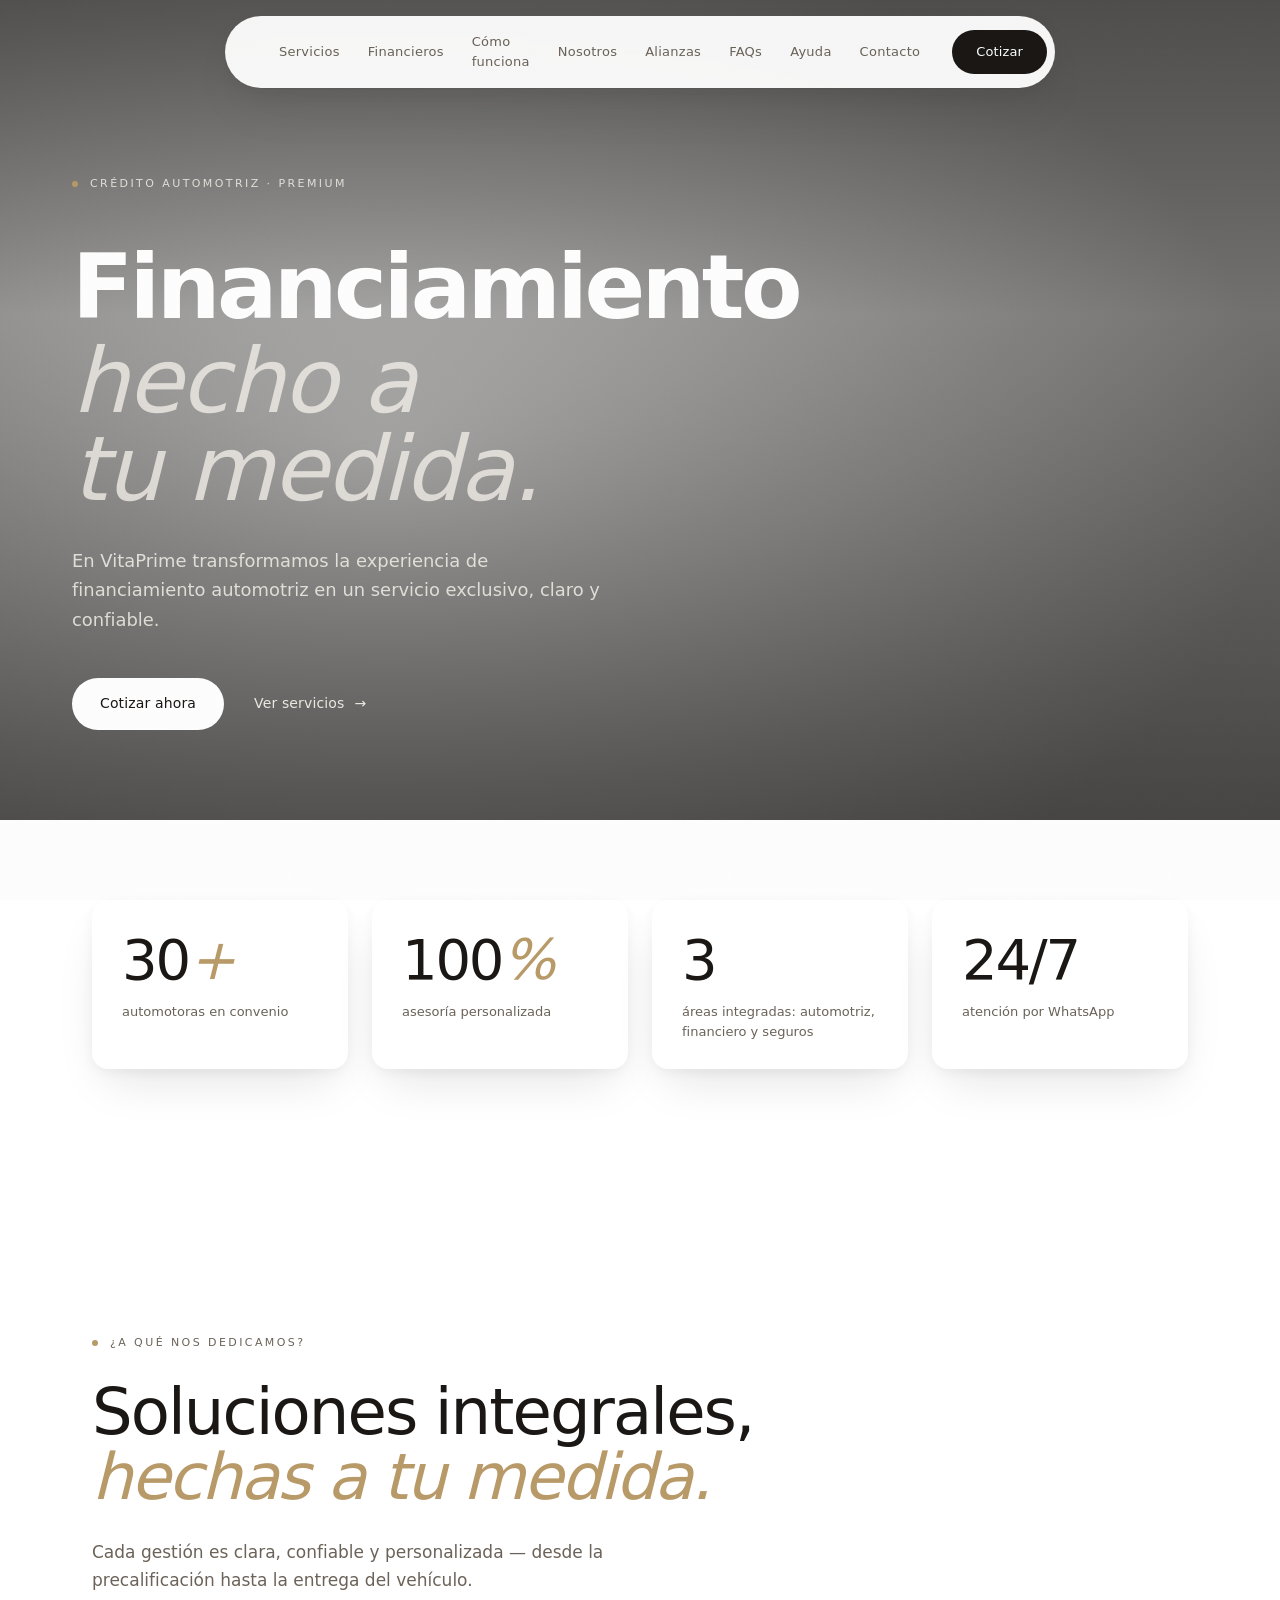
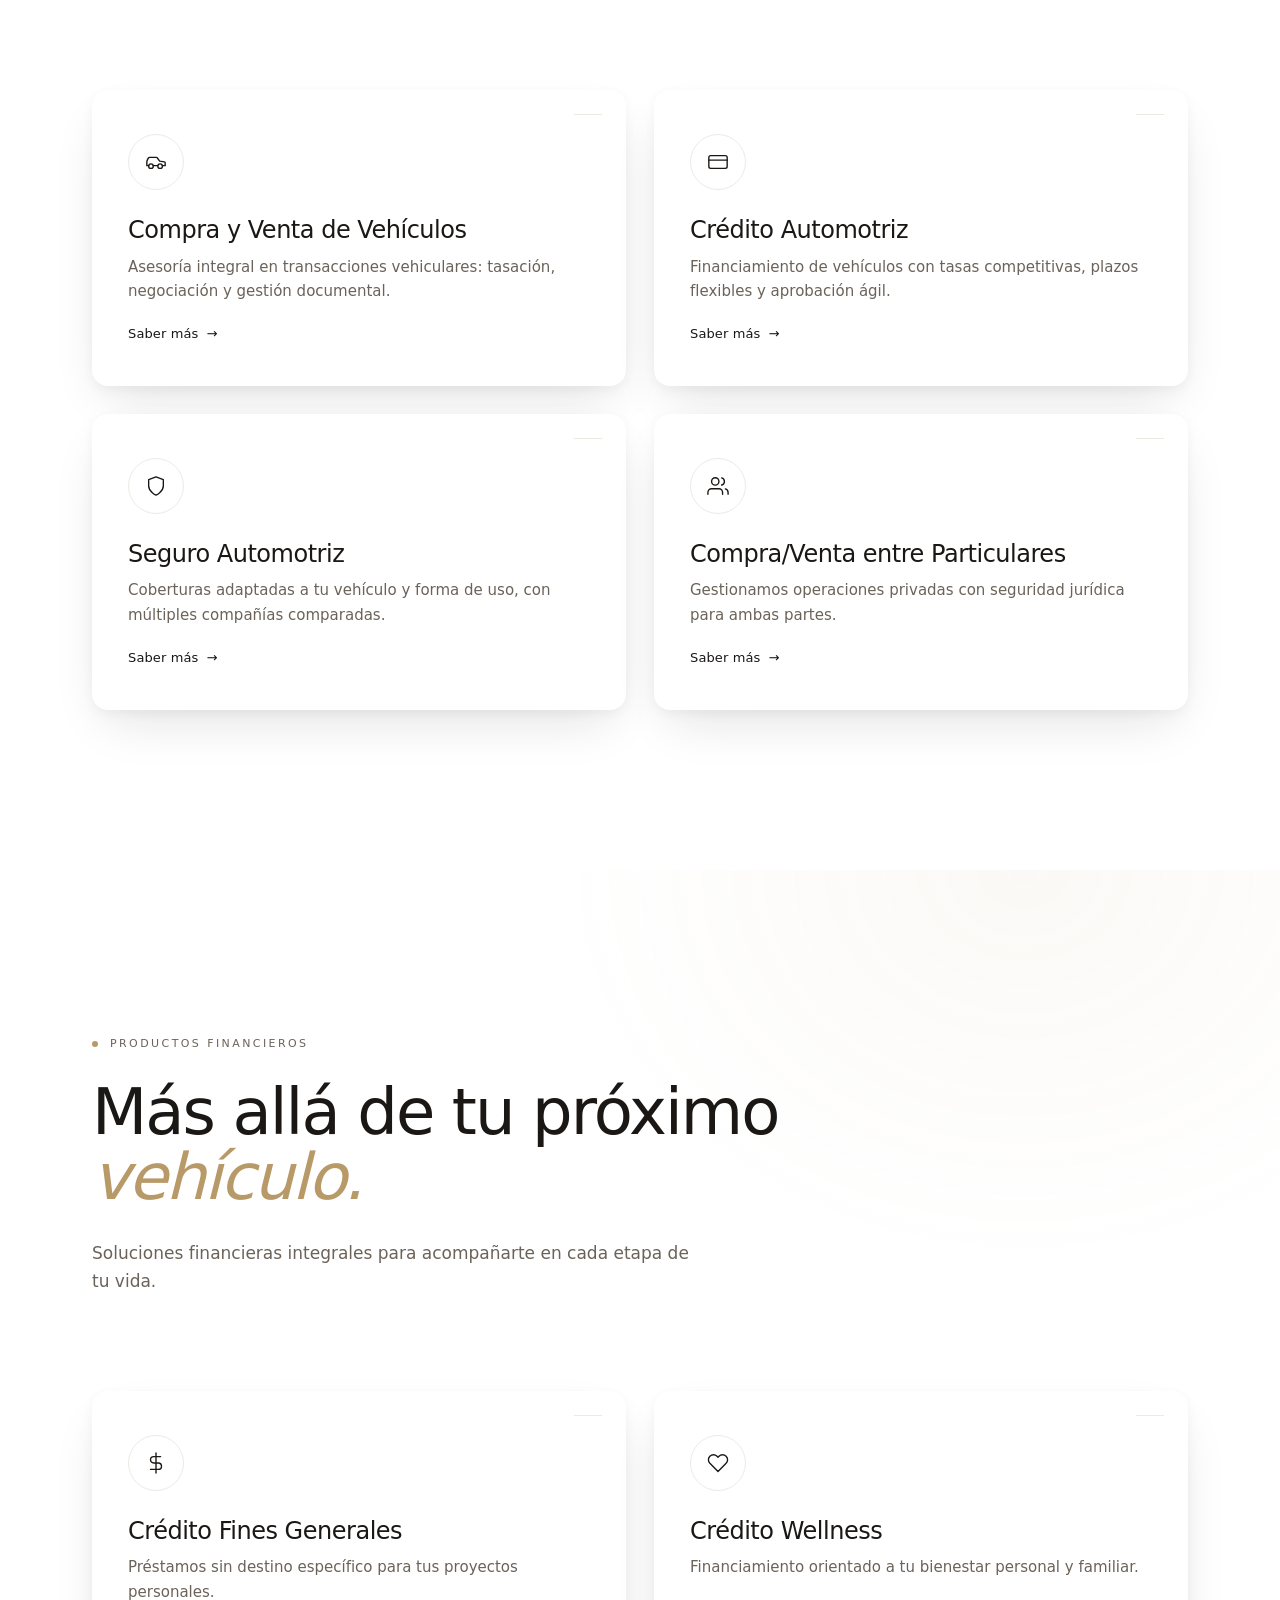
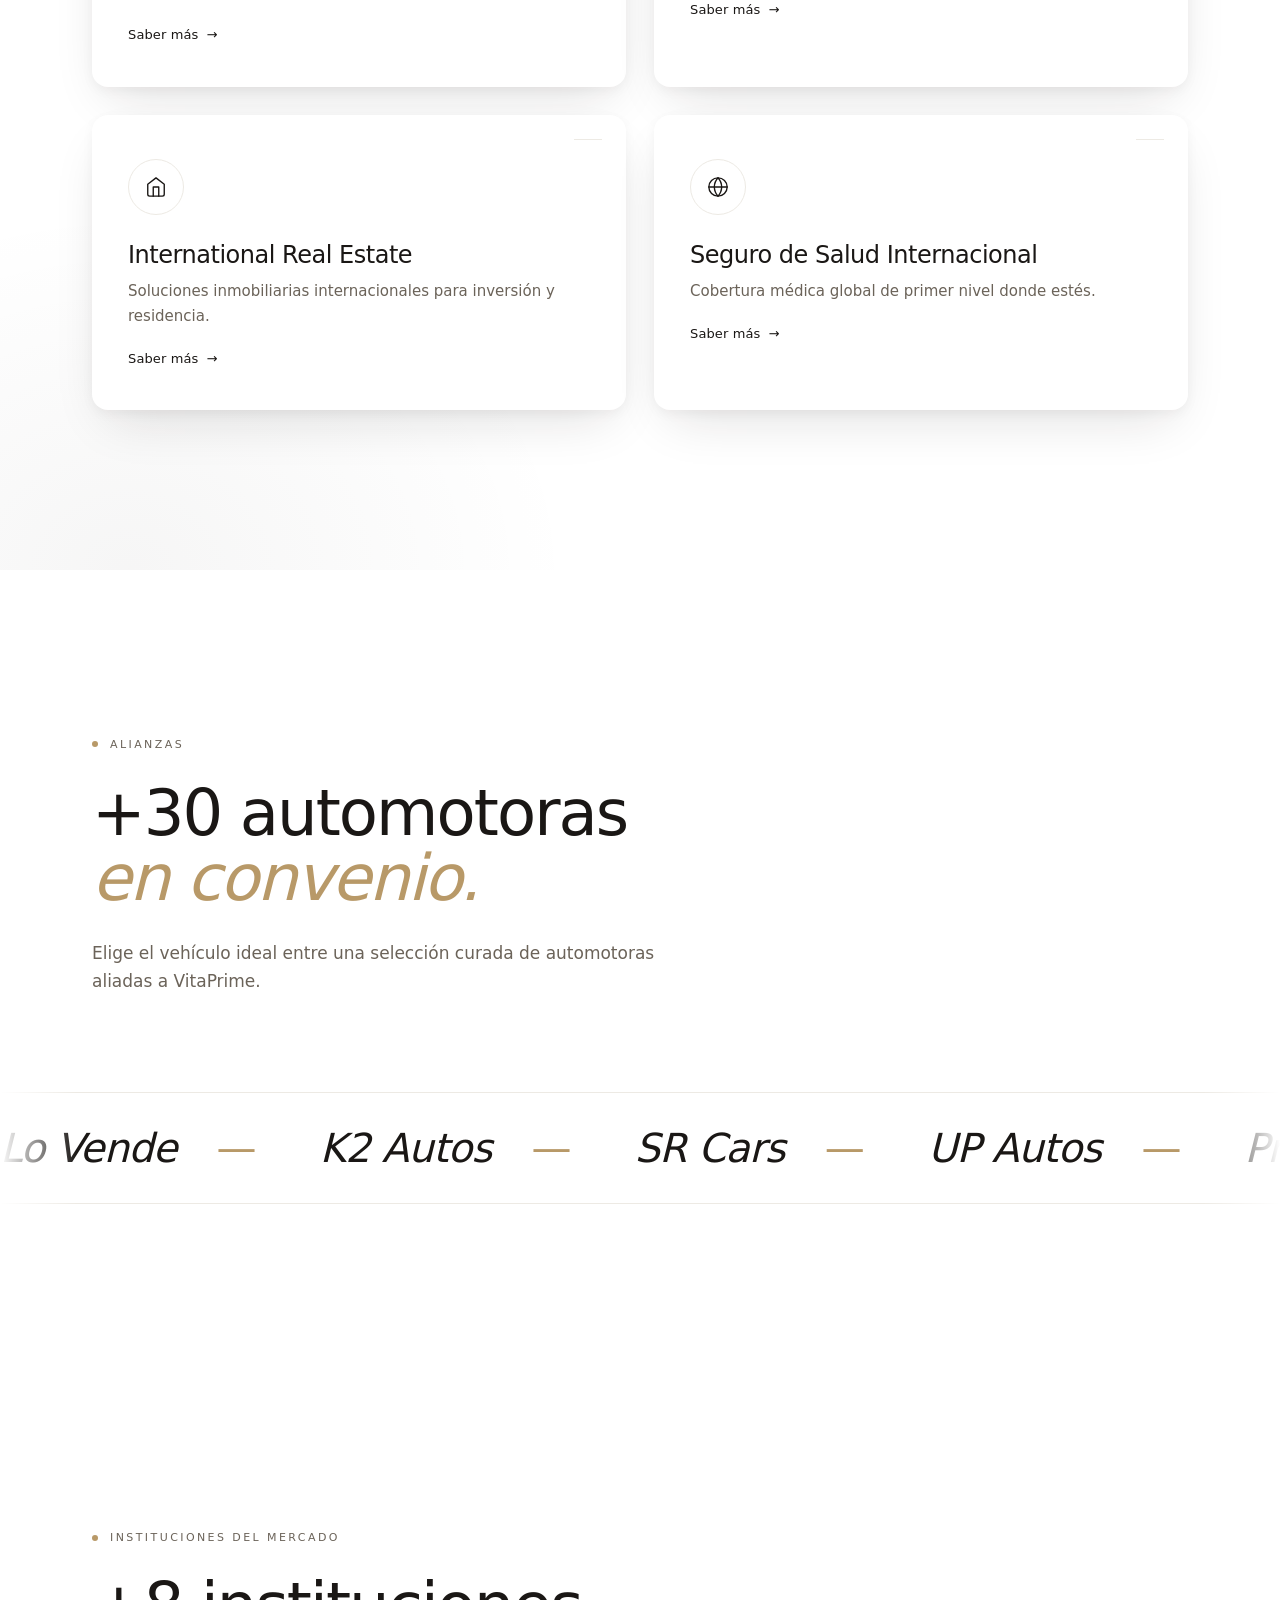
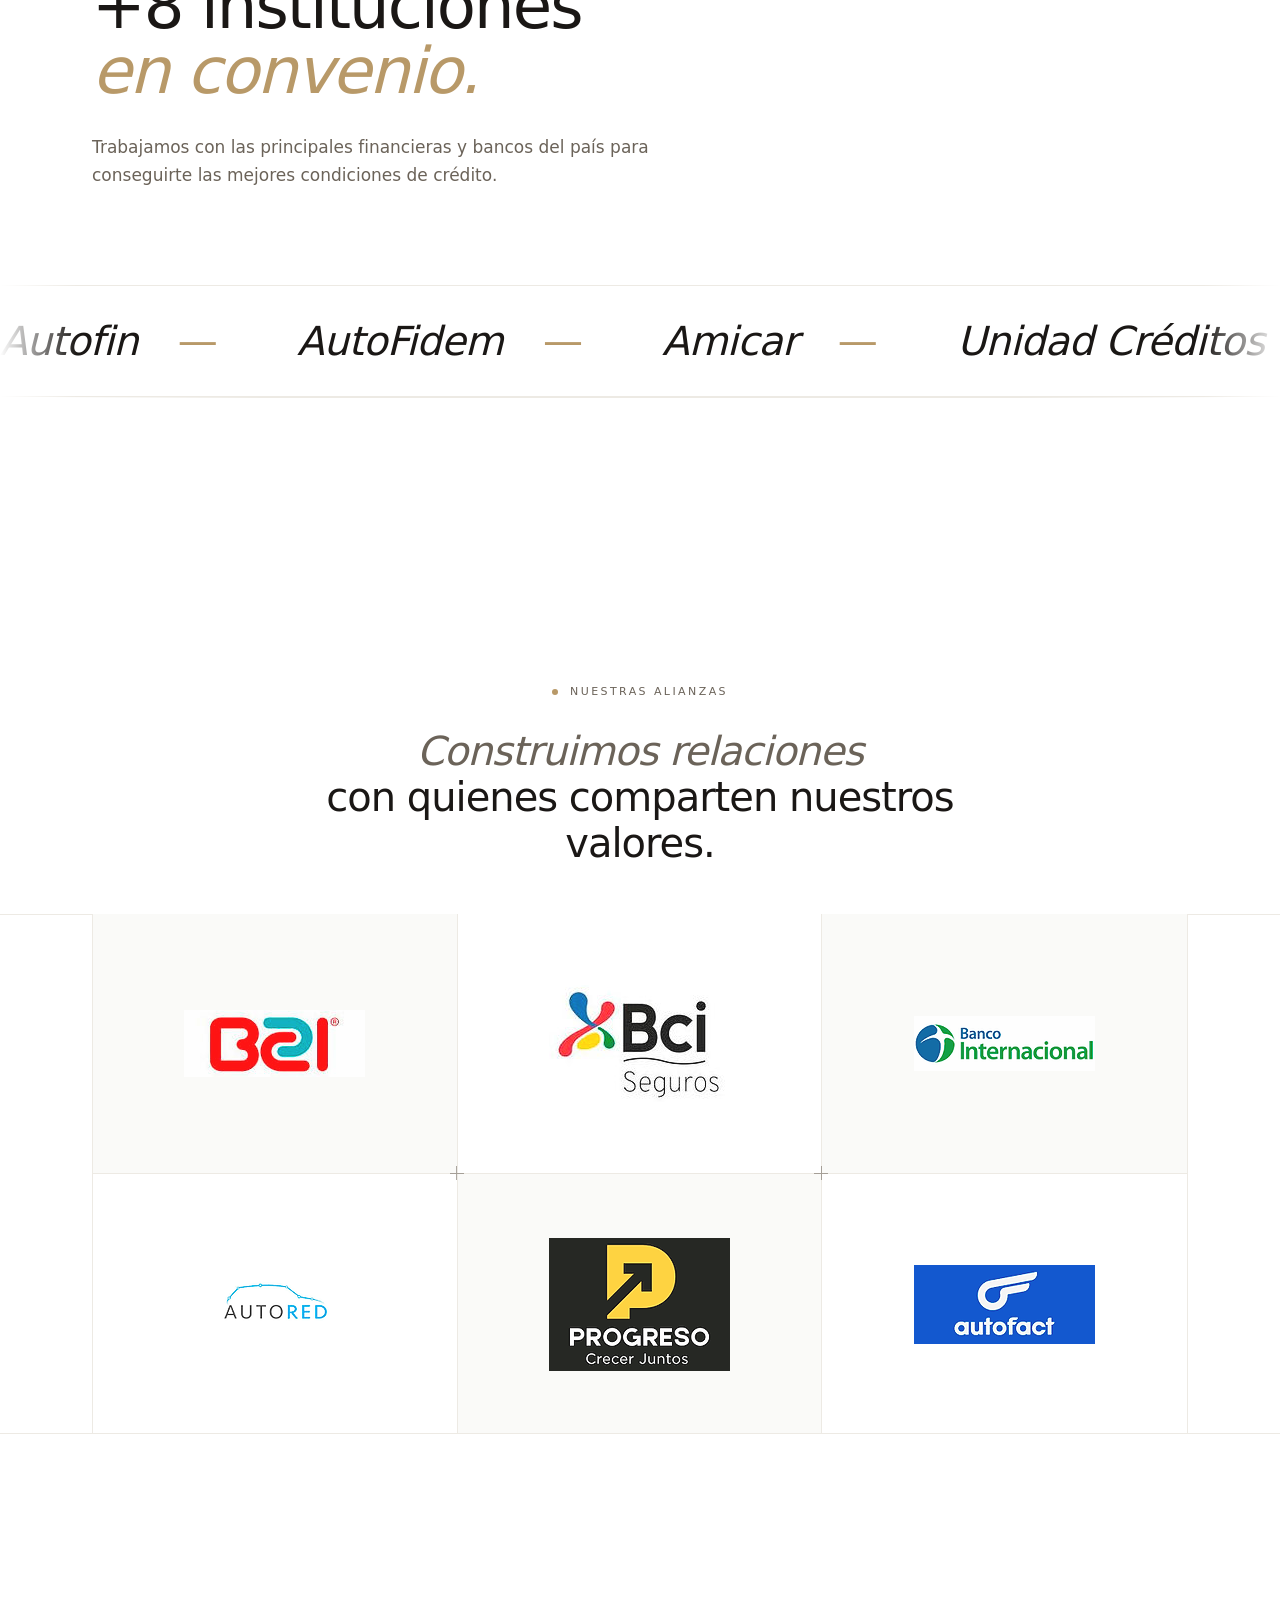
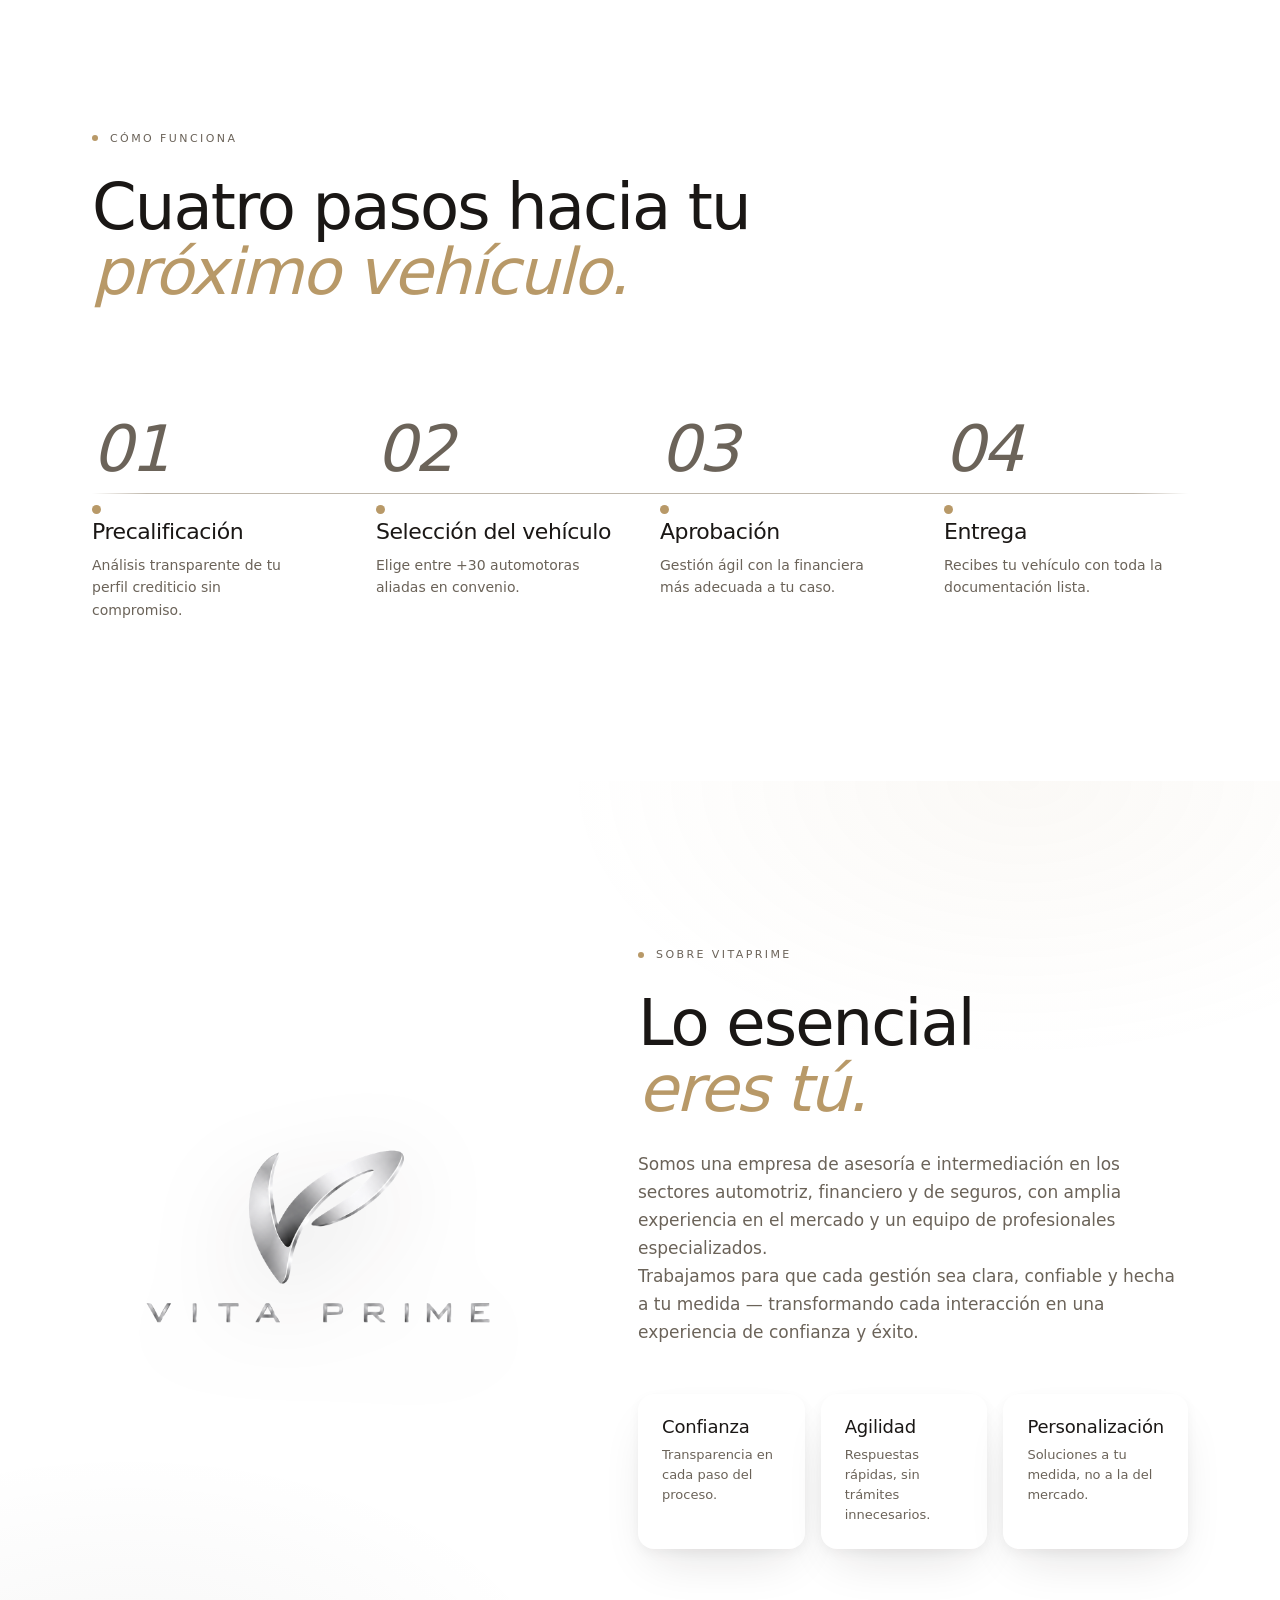
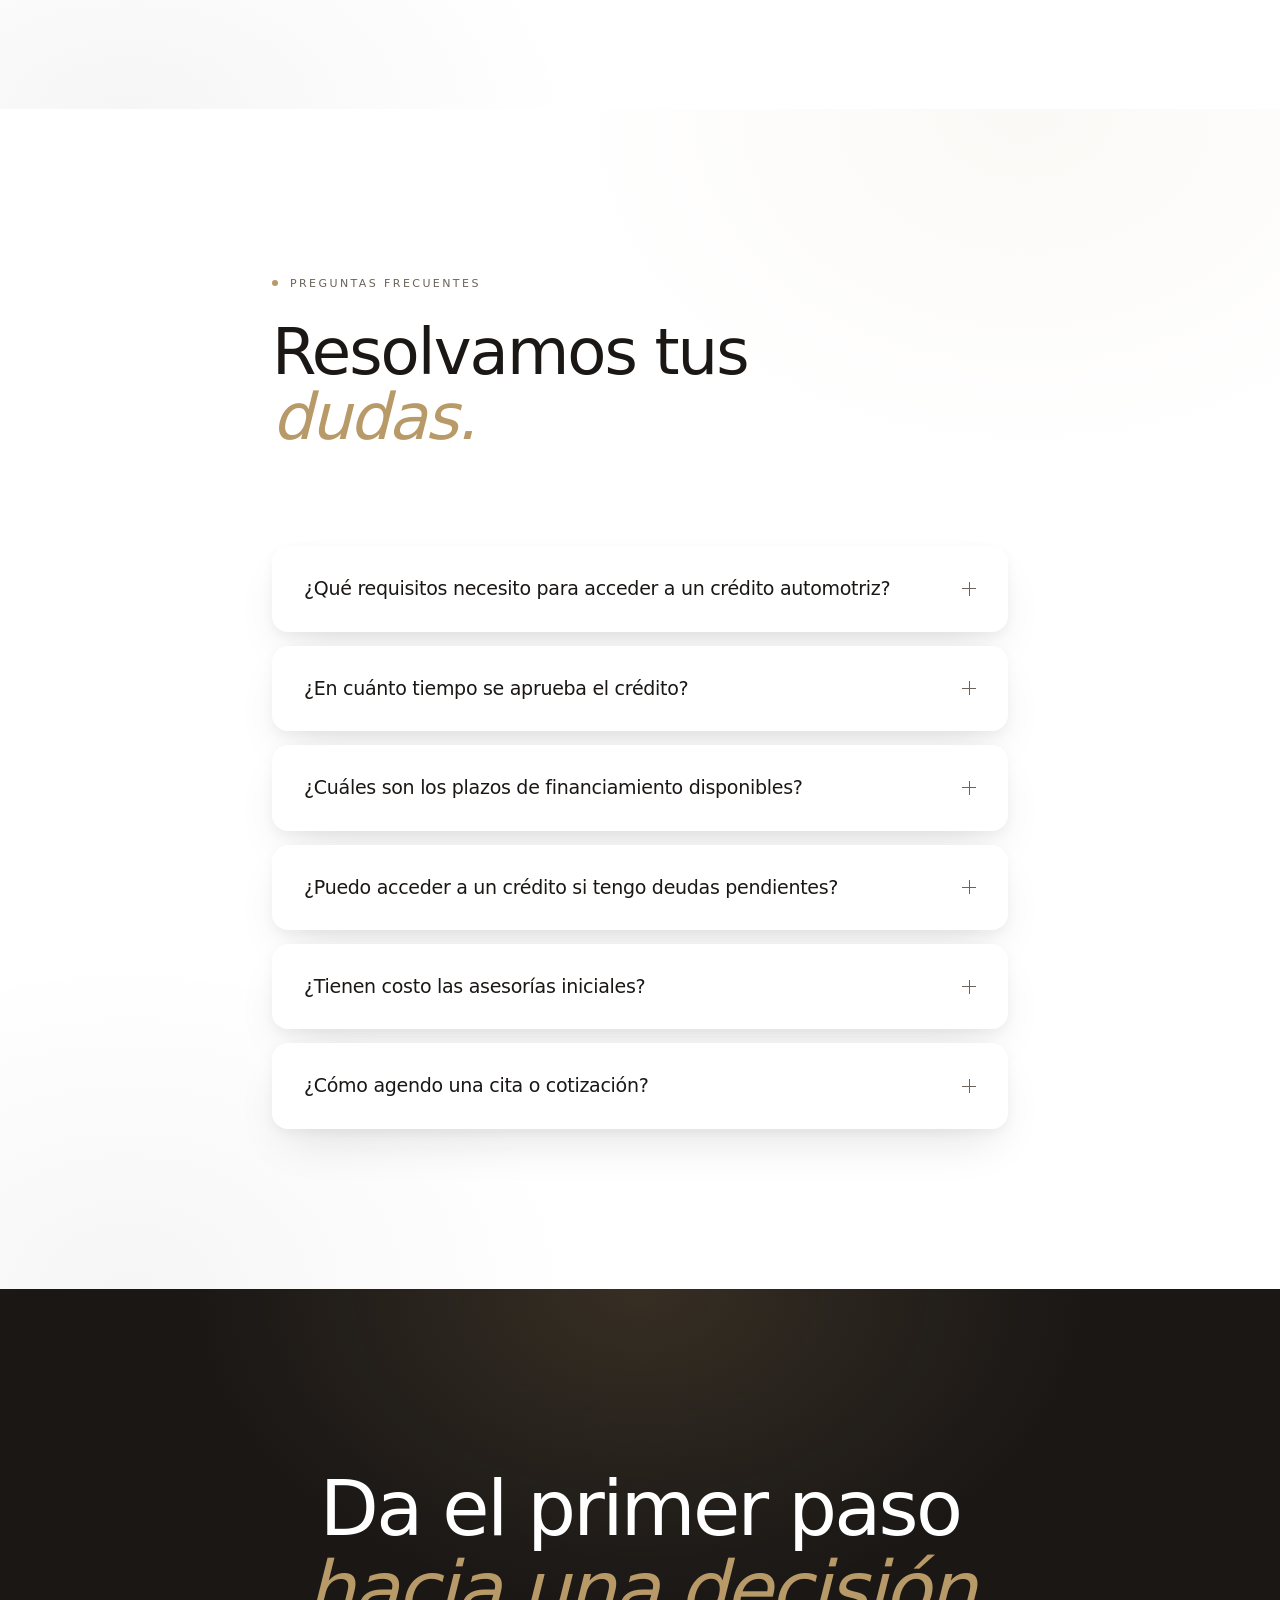
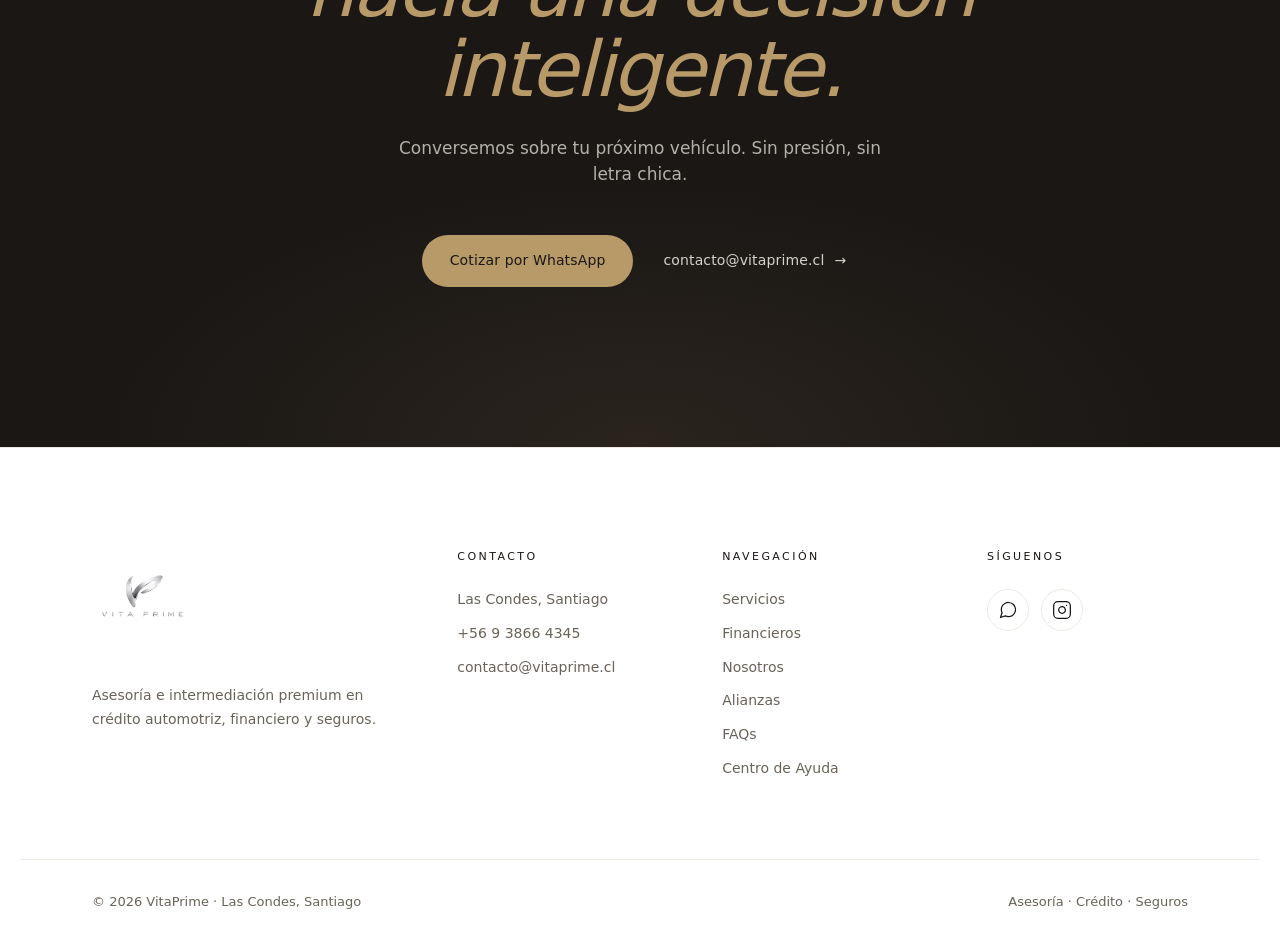
==== commit 0b551f30: "Add automotoras and instituciones links, reorganize sections - Convert automotoras marquee to clicka" ====
--- a/index.html
+++ b/index.html
@@ -4,7 +4,7 @@
   <meta charset="UTF-8">
   <meta name="viewport" content="width=device-width, initial-scale=1.0">
   <title>VitaPrime — Crédito Automotriz Premium</title>
-  <meta name="description" content="VitaPrime: asesoría e intermediación premium en crédito automotriz, financiero y seguros. +40 automotoras aliadas en Las Condes, Santiago.">
+  <meta name="description" content="VitaPrime: asesoría e intermediación premium en crédito automotriz, financiero y seguros. +30 automotoras aliadas en Las Condes, Santiago.">
 
   <!-- Century Gothic: tipografía del sistema; sin import externo -->
 
@@ -80,7 +80,7 @@
   <section class="trust" id="trust">
     <div class="container trust__inner">
       <article class="card-float trust__card" style="--rot: -2deg">
-        <div class="trust__value">40<span>+</span></div>
+        <div class="trust__value">30<span>+</span></div>
         <div class="trust__label">automotoras en convenio</div>
       </article>
       <article class="card-float trust__card" style="--rot: 1deg">
@@ -201,116 +201,120 @@
     </div>
   </section>
 
-  <!-- ============= AUTOMOTORAS DE CONFIANZA ============= -->
-  <section class="finance" id="automotoras-confianza">
-    <div class="container finance__head">
-      <span class="eyebrow">Automotoras de confianza</span>
-      <h2 class="finance__title">
-        <span class="muted">Una selección curada de</span>
-        <br>
-        <span class="bold">marcas que respaldan tu compra.</span>
-      </h2>
-    </div>
-
-    <div class="marquee marquee--logos" aria-label="Logos de automotoras aliadas">
+  <!-- ============= ALIANZAS ============= -->
+  <section class="section" id="alianzas">
+    <div class="container">
+      <header class="section__head">
+        <span class="eyebrow">Alianzas</span>
+        <h2 class="section__title">+30 automotoras<br><span class="muted">en convenio.</span></h2>
+        <p class="section__lead">
+          Elige el vehículo ideal entre una selección curada de automotoras aliadas a VitaPrime.
+        </p>
+      </header>
+    </div>
+
+    <div class="marquee" aria-label="Automotoras aliadas">
       <div class="marquee__track">
         <!-- Set 1 -->
-        <img src="assets/logos/automotoras/A-Cruz.png" alt="Automotora Cruz" class="logo-img">
-        <img src="assets/logos/automotoras/CAR-SELECT.png" alt="Car Select" class="logo-img">
-        <img src="assets/logos/automotoras/Gallery%20cars.png" alt="Gallery Cars" class="logo-img">
-        <img src="assets/logos/automotoras/IVPAutos.avif" alt="IVP Autos" class="logo-img">
-        <img src="assets/logos/automotoras/Inovauto.jpg" alt="Inovauto" class="logo-img">
-        <img src="assets/logos/automotoras/JMD.png" alt="JMD" class="logo-img">
-        <img src="assets/logos/automotoras/Le%20Mans.png" alt="Le Mans" class="logo-img">
-        <img src="assets/logos/automotoras/MallorcAutos.png" alt="Mallorca Autos" class="logo-img">
-        <img src="assets/logos/automotoras/Prestige.svg" alt="Prestige" class="logo-img">
-        <img src="assets/logos/automotoras/UpAutos.avif" alt="Up Autos" class="logo-img">
-        <img src="assets/logos/automotoras/checkeados.cl.webp" alt="Checkeados" class="logo-img">
-        <img src="assets/logos/automotoras/k2.png" alt="K2" class="logo-img">
-        <img src="assets/logos/automotoras/logo-berlin.png" alt="Berlín" class="logo-img">
-        <img src="assets/logos/automotoras/logoLovende.webp" alt="Lovende" class="logo-img">
-        <img src="assets/logos/automotoras/logo_tva.avif" alt="TVA" class="logo-img">
-        <img src="assets/logos/automotoras/ncg%20autos.avif" alt="NCG Autos" class="logo-img">
-        <img src="assets/logos/automotoras/sr%20cars.png" alt="SR Cars" class="logo-img">
-        <img src="assets/logos/automotoras/utomaniacos.png" alt="Automaníacos" class="logo-img">
-        <img src="assets/logos/automotoras/Ad.png" alt="AD Autos" class="logo-img">
-        <img src="assets/logos/automotoras/219e6543-f5e6-455e-b8f5-2a299612fa76-1024x683.png" alt="Automotora aliada" class="logo-img">
-        <img src="assets/logos/automotoras/355128745_1592680614560715_2921606316791947279_n.jpg" alt="Automotora aliada" class="logo-img">
-        <img src="assets/logos/automotoras/447875650_394281992934376_1260777981643649837_n.jpg" alt="Automotora aliada" class="logo-img">
-        <img src="assets/logos/automotoras/450903407_509497941505162_5009644849237224564_n.jpg" alt="Automotora aliada" class="logo-img">
-        <img src="assets/logos/automotoras/648221141_18077498213609564_4295852167770310402_n.jpg" alt="Automotora aliada" class="logo-img">
-        <img src="assets/logos/automotoras/7cf6e3_242aa2e1029b4a00b10735ab556a1eb9~mv2.avif" alt="Automotora aliada" class="logo-img">
-        <img src="assets/logos/automotoras/802faa3117a56cc752dcebdf441abc0b_logo_home.png" alt="Automotora aliada" class="logo-img">
-        <img src="assets/logos/automotoras/logo%20(1).png" alt="Automotora aliada" class="logo-img">
-        <img src="assets/logos/automotoras/logo.png" alt="Automotora aliada" class="logo-img">
-        <!-- Set 2 (loop) -->
-        <img src="assets/logos/automotoras/A-Cruz.png" alt="" aria-hidden="true" class="logo-img">
-        <img src="assets/logos/automotoras/CAR-SELECT.png" alt="" aria-hidden="true" class="logo-img">
-        <img src="assets/logos/automotoras/Gallery%20cars.png" alt="" aria-hidden="true" class="logo-img">
-        <img src="assets/logos/automotoras/IVPAutos.avif" alt="" aria-hidden="true" class="logo-img">
-        <img src="assets/logos/automotoras/Inovauto.jpg" alt="" aria-hidden="true" class="logo-img">
-        <img src="assets/logos/automotoras/JMD.png" alt="" aria-hidden="true" class="logo-img">
-        <img src="assets/logos/automotoras/Le%20Mans.png" alt="" aria-hidden="true" class="logo-img">
-        <img src="assets/logos/automotoras/MallorcAutos.png" alt="" aria-hidden="true" class="logo-img">
-        <img src="assets/logos/automotoras/Prestige.svg" alt="" aria-hidden="true" class="logo-img">
-        <img src="assets/logos/automotoras/UpAutos.avif" alt="" aria-hidden="true" class="logo-img">
-        <img src="assets/logos/automotoras/checkeados.cl.webp" alt="" aria-hidden="true" class="logo-img">
-        <img src="assets/logos/automotoras/k2.png" alt="" aria-hidden="true" class="logo-img">
-        <img src="assets/logos/automotoras/logo-berlin.png" alt="" aria-hidden="true" class="logo-img">
-        <img src="assets/logos/automotoras/logoLovende.webp" alt="" aria-hidden="true" class="logo-img">
-        <img src="assets/logos/automotoras/logo_tva.avif" alt="" aria-hidden="true" class="logo-img">
-        <img src="assets/logos/automotoras/ncg%20autos.avif" alt="" aria-hidden="true" class="logo-img">
-        <img src="assets/logos/automotoras/sr%20cars.png" alt="" aria-hidden="true" class="logo-img">
-        <img src="assets/logos/automotoras/utomaniacos.png" alt="" aria-hidden="true" class="logo-img">
-        <img src="assets/logos/automotoras/Ad.png" alt="" aria-hidden="true" class="logo-img">
-        <img src="assets/logos/automotoras/219e6543-f5e6-455e-b8f5-2a299612fa76-1024x683.png" alt="" aria-hidden="true" class="logo-img">
-        <img src="assets/logos/automotoras/355128745_1592680614560715_2921606316791947279_n.jpg" alt="" aria-hidden="true" class="logo-img">
-        <img src="assets/logos/automotoras/447875650_394281992934376_1260777981643649837_n.jpg" alt="" aria-hidden="true" class="logo-img">
-        <img src="assets/logos/automotoras/450903407_509497941505162_5009644849237224564_n.jpg" alt="" aria-hidden="true" class="logo-img">
-        <img src="assets/logos/automotoras/648221141_18077498213609564_4295852167770310402_n.jpg" alt="" aria-hidden="true" class="logo-img">
-        <img src="assets/logos/automotoras/7cf6e3_242aa2e1029b4a00b10735ab556a1eb9~mv2.avif" alt="" aria-hidden="true" class="logo-img">
-        <img src="assets/logos/automotoras/802faa3117a56cc752dcebdf441abc0b_logo_home.png" alt="" aria-hidden="true" class="logo-img">
-        <img src="assets/logos/automotoras/logo%20(1).png" alt="" aria-hidden="true" class="logo-img">
-        <img src="assets/logos/automotoras/logo.png" alt="" aria-hidden="true" class="logo-img">
-      </div>
-    </div>
-
-    <div class="finance__divider" aria-hidden="true"></div>
+        <a class="marquee__logo" href="https://www.instagram.com/lovende.cl" target="_blank" rel="noopener">Lo Vende</a>
+        <a class="marquee__logo" href="https://www.k2autos.cl/stock" target="_blank" rel="noopener">K2 Autos</a>
+        <a class="marquee__logo" href="https://www.instagram.com/srcars/?hl=es" target="_blank" rel="noopener">SR Cars</a>
+        <a class="marquee__logo" href="https://www.upautos.cl/" target="_blank" rel="noopener">UP Autos</a>
+        <a class="marquee__logo" href="https://www.prestigemotors.cl/" target="_blank" rel="noopener">Prestige</a>
+        <a class="marquee__logo" href="https://lemansautos.cl/" target="_blank" rel="noopener">Le Mans Autos</a>
+        <a class="marquee__logo" href="https://carselect.cl/" target="_blank" rel="noopener">Car Select</a>
+        <a class="marquee__logo" href="https://www.tecfin.cl/" target="_blank" rel="noopener">Tecfin</a>
+        <a class="marquee__logo" href="https://www.ivpautos.cl/" target="_blank" rel="noopener">IVP Autos</a>
+        <a class="marquee__logo" href="https://www.instagram.com/automilescl/" target="_blank" rel="noopener">Automiles</a>
+        <a class="marquee__logo" href="https://www.ald.cl/home" target="_blank" rel="noopener">ALD</a>
+        <a class="marquee__logo" href="https://www.checkeados.cl/" target="_blank" rel="noopener">Checkeados</a>
+        <a class="marquee__logo" href="https://www.gallerycars.cl/home" target="_blank" rel="noopener">Gallery Cars</a>
+        <a class="marquee__logo" href="https://rsmotors.cl/" target="_blank" rel="noopener">RS Motors</a>
+        <a class="marquee__logo" href="https://www.berlinautomotora.cl/" target="_blank" rel="noopener">Berlín Automotora</a>
+        <a class="marquee__logo" href="https://www.instagram.com/motorsadvice.cl/" target="_blank" rel="noopener">Motors Advice</a>
+        <a class="marquee__logo" href="https://autograz.cl/" target="_blank" rel="noopener">AutoGraz</a>
+        <a class="marquee__logo" href="https://www.mangustacars.cl/home" target="_blank" rel="noopener">Mangusta Cars</a>
+        <a class="marquee__logo" href="https://soldautos.cl/" target="_blank" rel="noopener">Sold Autos</a>
+        <a class="marquee__logo" href="https://www.vpmotors.cl/" target="_blank" rel="noopener">VP Motors</a>
+        <a class="marquee__logo" href="https://www.instagram.com/verificarscl/" target="_blank" rel="noopener">Verificars</a>
+        <a class="marquee__logo" href="https://www.instagram.com/inovauto.cl/" target="_blank" rel="noopener">Inovauto</a>
+        <a class="marquee__logo" href="https://clubdemotores.cl/" target="_blank" rel="noopener">Club de Motores</a>
+        <a class="marquee__logo" href="https://www.mallorcautos.cl/" target="_blank" rel="noopener">Mallorca Autos</a>
+        <a class="marquee__logo" href="https://tygmotorsport.cl/" target="_blank" rel="noopener">TyG Motorsport</a>
+        <a class="marquee__logo" href="https://automaniacos.cl/" target="_blank" rel="noopener">Automaníacos</a>
+        <a class="marquee__logo" href="https://tvamotors.cl/" target="_blank" rel="noopener">TVA Motors</a>
+        <a class="marquee__logo" href="https://www.instagram.com/luxcarcl/" target="_blank" rel="noopener">Luxcar</a>
+        <a class="marquee__logo" href="https://acruz.cl/" target="_blank" rel="noopener">Automotora Cruz</a>
+        <a class="marquee__logo" href="https://www.instagram.com/weseekautomotriz" target="_blank" rel="noopener">Weseek Automotriz</a>
+        <a class="marquee__logo" href="https://www.jmdautos.cl/home" target="_blank" rel="noopener">JMD Autos</a>
+        <!-- Set 2 (duplicado para loop infinito) -->
+        <a class="marquee__logo" href="https://www.instagram.com/lovende.cl" target="_blank" rel="noopener" aria-hidden="true" tabindex="-1">Lo Vende</a>
+        <a class="marquee__logo" href="https://www.k2autos.cl/stock" target="_blank" rel="noopener" aria-hidden="true" tabindex="-1">K2 Autos</a>
+        <a class="marquee__logo" href="https://www.instagram.com/srcars/?hl=es" target="_blank" rel="noopener" aria-hidden="true" tabindex="-1">SR Cars</a>
+        <a class="marquee__logo" href="https://www.upautos.cl/" target="_blank" rel="noopener" aria-hidden="true" tabindex="-1">UP Autos</a>
+        <a class="marquee__logo" href="https://www.prestigemotors.cl/" target="_blank" rel="noopener" aria-hidden="true" tabindex="-1">Prestige</a>
+        <a class="marquee__logo" href="https://lemansautos.cl/" target="_blank" rel="noopener" aria-hidden="true" tabindex="-1">Le Mans Autos</a>
+        <a class="marquee__logo" href="https://carselect.cl/" target="_blank" rel="noopener" aria-hidden="true" tabindex="-1">Car Select</a>
+        <a class="marquee__logo" href="https://www.tecfin.cl/" target="_blank" rel="noopener" aria-hidden="true" tabindex="-1">Tecfin</a>
+        <a class="marquee__logo" href="https://www.ivpautos.cl/" target="_blank" rel="noopener" aria-hidden="true" tabindex="-1">IVP Autos</a>
+        <a class="marquee__logo" href="https://www.instagram.com/automilescl/" target="_blank" rel="noopener" aria-hidden="true" tabindex="-1">Automiles</a>
+        <a class="marquee__logo" href="https://www.ald.cl/home" target="_blank" rel="noopener" aria-hidden="true" tabindex="-1">ALD</a>
+        <a class="marquee__logo" href="https://www.checkeados.cl/" target="_blank" rel="noopener" aria-hidden="true" tabindex="-1">Checkeados</a>
+        <a class="marquee__logo" href="https://www.gallerycars.cl/home" target="_blank" rel="noopener" aria-hidden="true" tabindex="-1">Gallery Cars</a>
+        <a class="marquee__logo" href="https://rsmotors.cl/" target="_blank" rel="noopener" aria-hidden="true" tabindex="-1">RS Motors</a>
+        <a class="marquee__logo" href="https://www.berlinautomotora.cl/" target="_blank" rel="noopener" aria-hidden="true" tabindex="-1">Berlín Automotora</a>
+        <a class="marquee__logo" href="https://www.instagram.com/motorsadvice.cl/" target="_blank" rel="noopener" aria-hidden="true" tabindex="-1">Motors Advice</a>
+        <a class="marquee__logo" href="https://autograz.cl/" target="_blank" rel="noopener" aria-hidden="true" tabindex="-1">AutoGraz</a>
+        <a class="marquee__logo" href="https://www.mangustacars.cl/home" target="_blank" rel="noopener" aria-hidden="true" tabindex="-1">Mangusta Cars</a>
+        <a class="marquee__logo" href="https://soldautos.cl/" target="_blank" rel="noopener" aria-hidden="true" tabindex="-1">Sold Autos</a>
+        <a class="marquee__logo" href="https://www.vpmotors.cl/" target="_blank" rel="noopener" aria-hidden="true" tabindex="-1">VP Motors</a>
+        <a class="marquee__logo" href="https://www.instagram.com/verificarscl/" target="_blank" rel="noopener" aria-hidden="true" tabindex="-1">Verificars</a>
+        <a class="marquee__logo" href="https://www.instagram.com/inovauto.cl/" target="_blank" rel="noopener" aria-hidden="true" tabindex="-1">Inovauto</a>
+        <a class="marquee__logo" href="https://clubdemotores.cl/" target="_blank" rel="noopener" aria-hidden="true" tabindex="-1">Club de Motores</a>
+        <a class="marquee__logo" href="https://www.mallorcautos.cl/" target="_blank" rel="noopener" aria-hidden="true" tabindex="-1">Mallorca Autos</a>
+        <a class="marquee__logo" href="https://tygmotorsport.cl/" target="_blank" rel="noopener" aria-hidden="true" tabindex="-1">TyG Motorsport</a>
+        <a class="marquee__logo" href="https://automaniacos.cl/" target="_blank" rel="noopener" aria-hidden="true" tabindex="-1">Automaníacos</a>
+        <a class="marquee__logo" href="https://tvamotors.cl/" target="_blank" rel="noopener" aria-hidden="true" tabindex="-1">TVA Motors</a>
+        <a class="marquee__logo" href="https://www.instagram.com/luxcarcl/" target="_blank" rel="noopener" aria-hidden="true" tabindex="-1">Luxcar</a>
+        <a class="marquee__logo" href="https://acruz.cl/" target="_blank" rel="noopener" aria-hidden="true" tabindex="-1">Automotora Cruz</a>
+        <a class="marquee__logo" href="https://www.instagram.com/weseekautomotriz" target="_blank" rel="noopener" aria-hidden="true" tabindex="-1">Weseek Automotriz</a>
+        <a class="marquee__logo" href="https://www.jmdautos.cl/home" target="_blank" rel="noopener" aria-hidden="true" tabindex="-1">JMD Autos</a>
+      </div>
+    </div>
   </section>
 
   <!-- ============= NUESTRAS OPCIONES FINANCIERAS ============= -->
-  <section class="finance" id="opciones-financieras">
-    <div class="container finance__head">
-      <span class="eyebrow">Nuestras opciones financieras</span>
-      <h2 class="finance__title">
-        <span class="muted">Trabajamos con las mejores</span>
-        <br>
-        <span class="bold">instituciones del mercado.</span>
-      </h2>
-    </div>
-
-    <div class="marquee marquee--logos" aria-label="Logos de instituciones financieras aliadas">
+  <section class="section" id="opciones-financieras">
+    <div class="container">
+      <header class="section__head">
+        <span class="eyebrow">Instituciones del mercado</span>
+        <h2 class="section__title">+8 instituciones<br><span class="muted">en convenio.</span></h2>
+        <p class="section__lead">
+          Trabajamos con las principales financieras y bancos del país para conseguirte las mejores condiciones de crédito.
+        </p>
+      </header>
+    </div>
+
+    <div class="marquee" aria-label="Instituciones financieras aliadas">
       <div class="marquee__track marquee__track--reverse">
         <!-- Set 1 -->
-        <img src="assets/logos/financieras/amicar.png" alt="Amicar" class="logo-img">
-        <img src="assets/logos/financieras/autocred.png" alt="Autocred" class="logo-img">
-        <img src="assets/logos/financieras/autofin.png" alt="Autofin" class="logo-img">
-        <img src="assets/logos/financieras/AutoFidem.png" alt="AutoFidem" class="logo-img">
-        <img src="assets/logos/financieras/banco%20falabella.png" alt="Banco Falabella" class="logo-img">
-        <img src="assets/logos/financieras/euro%20capital.png" alt="Euro Capital" class="logo-img">
-        <img src="assets/logos/financieras/forum.png" alt="Forum" class="logo-img">
-        <img src="assets/logos/financieras/tanner.png" alt="Tanner" class="logo-img">
-        <img src="assets/logos/financieras/Unidad%20Credito%20Automotriz.png" alt="Unidad Crédito Automotriz" class="logo-img">
-        <!-- Set 2 (loop) -->
-        <img src="assets/logos/financieras/amicar.png" alt="" aria-hidden="true" class="logo-img">
-        <img src="assets/logos/financieras/autocred.png" alt="" aria-hidden="true" class="logo-img">
-        <img src="assets/logos/financieras/autofin.png" alt="" aria-hidden="true" class="logo-img">
-        <img src="assets/logos/financieras/AutoFidem.png" alt="" aria-hidden="true" class="logo-img">
-        <img src="assets/logos/financieras/banco%20falabella.png" alt="" aria-hidden="true" class="logo-img">
-        <img src="assets/logos/financieras/euro%20capital.png" alt="" aria-hidden="true" class="logo-img">
-        <img src="assets/logos/financieras/forum.png" alt="" aria-hidden="true" class="logo-img">
-        <img src="assets/logos/financieras/tanner.png" alt="" aria-hidden="true" class="logo-img">
-        <img src="assets/logos/financieras/Unidad%20Credito%20Automotriz.png" alt="" aria-hidden="true" class="logo-img">
+        <a class="marquee__logo" href="https://autofin.cl/" target="_blank" rel="noopener">Autofin</a>
+        <a class="marquee__logo" href="https://www.autofidem.cl/" target="_blank" rel="noopener">AutoFidem</a>
+        <a class="marquee__logo" href="https://amicar.cl/" target="_blank" rel="noopener">Amicar</a>
+        <a class="marquee__logo" href="https://www.unidadcreditos.cl/nosotros" target="_blank" rel="noopener">Unidad Créditos</a>
+        <a class="marquee__logo" href="https://tanner.cl/" target="_blank" rel="noopener">Tanner</a>
+        <a class="marquee__logo" href="https://forum.cl/" target="_blank" rel="noopener">Forum</a>
+        <a class="marquee__logo" href="https://www.eurocapital.cl/" target="_blank" rel="noopener">Euro Capital</a>
+        <a class="marquee__logo" href="https://www.bancofalabella.cl/" target="_blank" rel="noopener">Banco Falabella</a>
+        <!-- Set 2 (duplicado para loop infinito) -->
+        <a class="marquee__logo" href="https://autofin.cl/" target="_blank" rel="noopener" aria-hidden="true" tabindex="-1">Autofin</a>
+        <a class="marquee__logo" href="https://www.autofidem.cl/" target="_blank" rel="noopener" aria-hidden="true" tabindex="-1">AutoFidem</a>
+        <a class="marquee__logo" href="https://amicar.cl/" target="_blank" rel="noopener" aria-hidden="true" tabindex="-1">Amicar</a>
+        <a class="marquee__logo" href="https://www.unidadcreditos.cl/nosotros" target="_blank" rel="noopener" aria-hidden="true" tabindex="-1">Unidad Créditos</a>
+        <a class="marquee__logo" href="https://tanner.cl/" target="_blank" rel="noopener" aria-hidden="true" tabindex="-1">Tanner</a>
+        <a class="marquee__logo" href="https://forum.cl/" target="_blank" rel="noopener" aria-hidden="true" tabindex="-1">Forum</a>
+        <a class="marquee__logo" href="https://www.eurocapital.cl/" target="_blank" rel="noopener" aria-hidden="true" tabindex="-1">Euro Capital</a>
+        <a class="marquee__logo" href="https://www.bancofalabella.cl/" target="_blank" rel="noopener" aria-hidden="true" tabindex="-1">Banco Falabella</a>
       </div>
     </div>
 
@@ -369,7 +373,7 @@
         <li class="process__step">
           <span class="process__num">02</span>
           <h3 class="process__title">Selección del vehículo</h3>
-          <p class="process__desc">Elige entre +40 automotoras aliadas en convenio.</p>
+          <p class="process__desc">Elige entre +30 automotoras aliadas en convenio.</p>
         </li>
         <li class="process__step">
           <span class="process__num">03</span>
@@ -423,70 +427,6 @@
     </div>
   </section>
 
-  <!-- ============= ALIANZAS ============= -->
-  <section class="section" id="alianzas">
-    <div class="container">
-      <header class="section__head">
-        <span class="eyebrow">Alianzas</span>
-        <h2 class="section__title">+40 automotoras<br><span class="muted">en convenio.</span></h2>
-        <p class="section__lead">
-          Elige el vehículo ideal entre una selección curada de automotoras aliadas a VitaPrime.
-        </p>
-      </header>
-    </div>
-
-    <div class="marquee" aria-label="Logos de automotoras aliadas">
-      <div class="marquee__track">
-        <!-- Set 1 -->
-        <div class="marquee__logo">K2</div>
-        <div class="marquee__logo">Prestige</div>
-        <div class="marquee__logo">Le Mans</div>
-        <div class="marquee__logo">Car Select</div>
-        <div class="marquee__logo">UP</div>
-        <div class="marquee__logo">IVP</div>
-        <div class="marquee__logo">ALD</div>
-        <div class="marquee__logo">Gallery Cars</div>
-        <div class="marquee__logo">RS Motors</div>
-        <div class="marquee__logo">Simplificar</div>
-        <div class="marquee__logo">Berlín</div>
-        <div class="marquee__logo">AutoGraz</div>
-        <div class="marquee__logo">Mangusta</div>
-        <div class="marquee__logo">Sold Autos</div>
-        <div class="marquee__logo">VP Motors</div>
-        <div class="marquee__logo">Club Motores</div>
-        <div class="marquee__logo">Mallorca</div>
-        <div class="marquee__logo">TYG</div>
-        <div class="marquee__logo">Luxcar</div>
-        <div class="marquee__logo">Automotora Cruz</div>
-        <div class="marquee__logo">Vitacura Cars</div>
-        <div class="marquee__logo">JMD</div>
-        <!-- Set 2 (duplicado para loop infinito) -->
-        <div class="marquee__logo" aria-hidden="true">K2</div>
-        <div class="marquee__logo" aria-hidden="true">Prestige</div>
-        <div class="marquee__logo" aria-hidden="true">Le Mans</div>
-        <div class="marquee__logo" aria-hidden="true">Car Select</div>
-        <div class="marquee__logo" aria-hidden="true">UP</div>
-        <div class="marquee__logo" aria-hidden="true">IVP</div>
-        <div class="marquee__logo" aria-hidden="true">ALD</div>
-        <div class="marquee__logo" aria-hidden="true">Gallery Cars</div>
-        <div class="marquee__logo" aria-hidden="true">RS Motors</div>
-        <div class="marquee__logo" aria-hidden="true">Simplificar</div>
-        <div class="marquee__logo" aria-hidden="true">Berlín</div>
-        <div class="marquee__logo" aria-hidden="true">AutoGraz</div>
-        <div class="marquee__logo" aria-hidden="true">Mangusta</div>
-        <div class="marquee__logo" aria-hidden="true">Sold Autos</div>
-        <div class="marquee__logo" aria-hidden="true">VP Motors</div>
-        <div class="marquee__logo" aria-hidden="true">Club Motores</div>
-        <div class="marquee__logo" aria-hidden="true">Mallorca</div>
-        <div class="marquee__logo" aria-hidden="true">TYG</div>
-        <div class="marquee__logo" aria-hidden="true">Luxcar</div>
-        <div class="marquee__logo" aria-hidden="true">Automotora Cruz</div>
-        <div class="marquee__logo" aria-hidden="true">Vitacura Cars</div>
-        <div class="marquee__logo" aria-hidden="true">JMD</div>
-      </div>
-    </div>
-  </section>
-
   <!-- ============= FAQS ============= -->
   <section class="section section--alt" id="faqs">
     <div class="container container--narrow">
--- a/styles/main.css
+++ b/styles/main.css
@@ -1233,8 +1233,10 @@
   font-weight: 400;
   font-size: clamp(28px, 3.2vw, 40px);
   letter-spacing: -0.02em;
-  color: var(--ash);
+  color: var(--charcoal);
+  text-decoration: none;
   white-space: nowrap;
+  cursor: pointer;
   transition: color 0.4s var(--ease-out);
   font-variation-settings: 'opsz' 144, 'SOFT' 100;
 }
@@ -1246,7 +1248,7 @@
   color: var(--bronze);
   margin-left: 24px;
 }
-.marquee__logo:hover { color: var(--charcoal); }
+.marquee__logo:hover { color: var(--bronze-deep); }
 
 @keyframes marquee {
   from { transform: translateX(0); }
